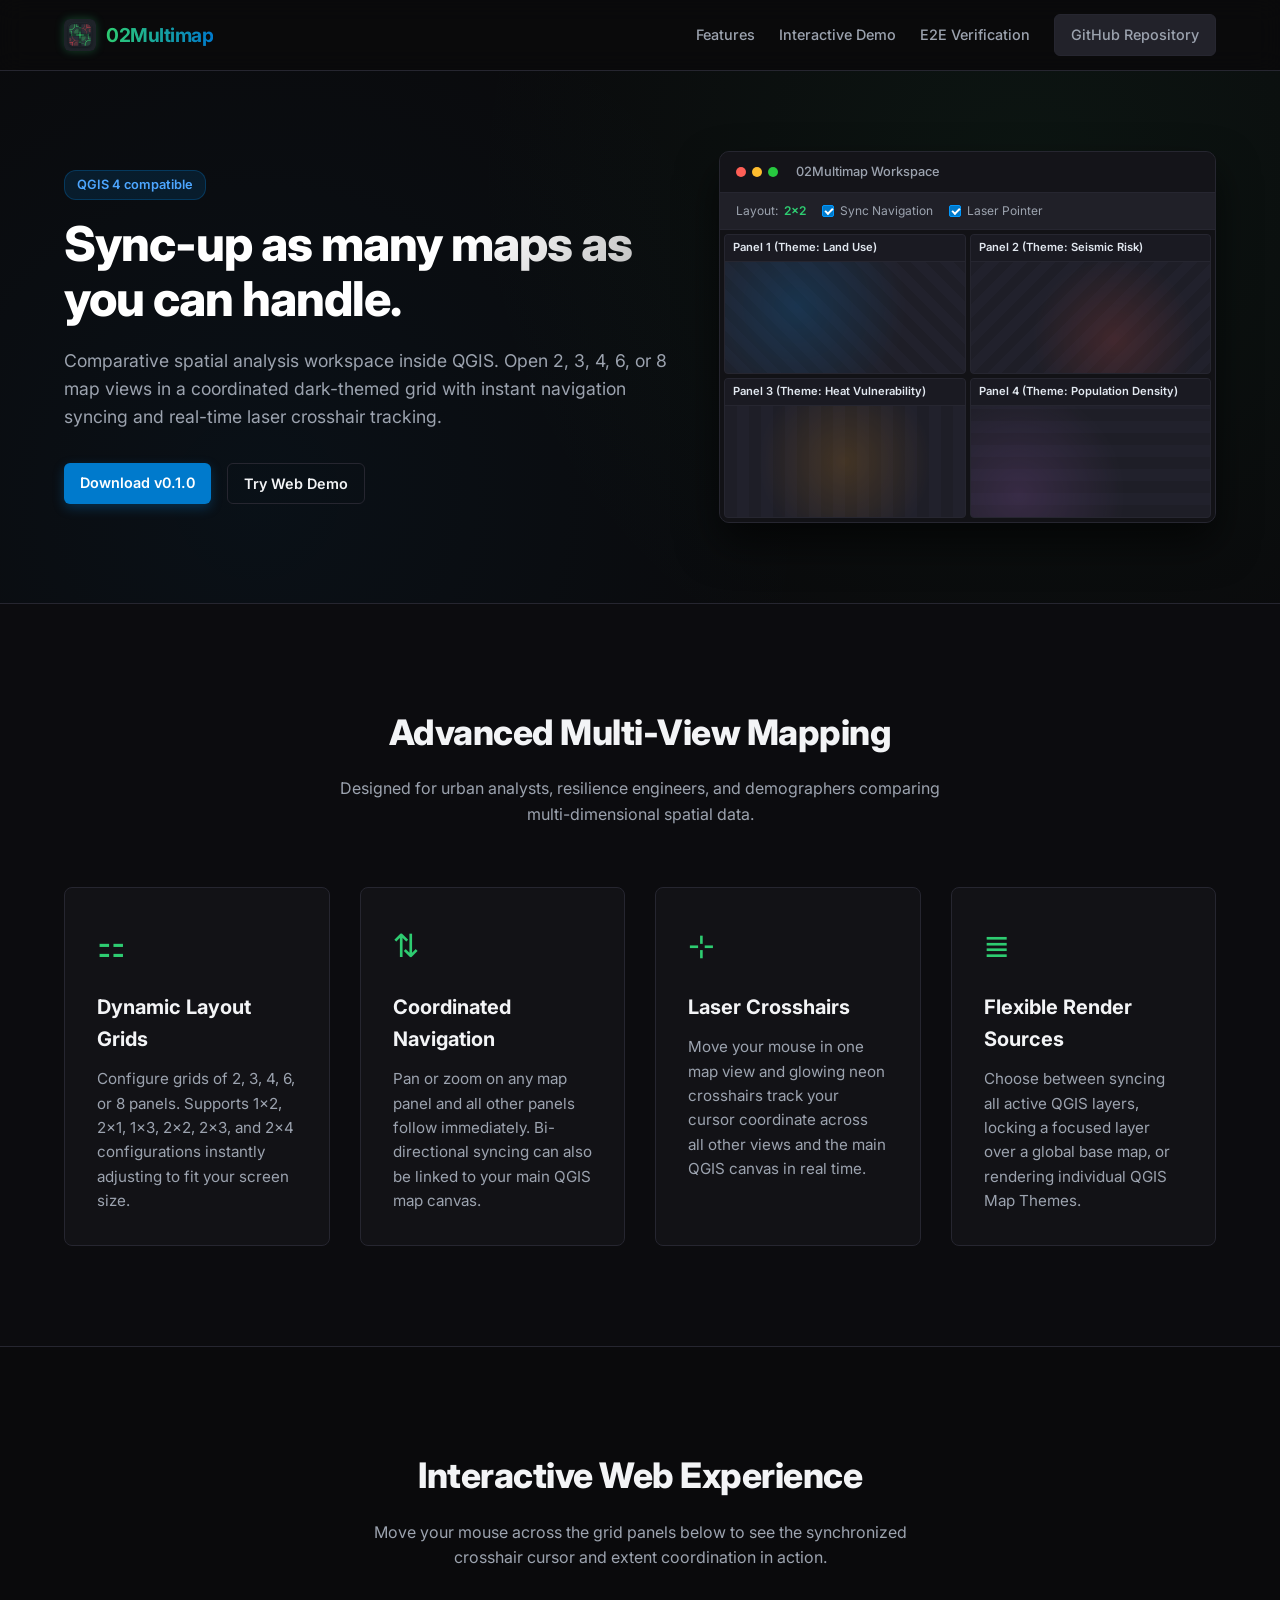
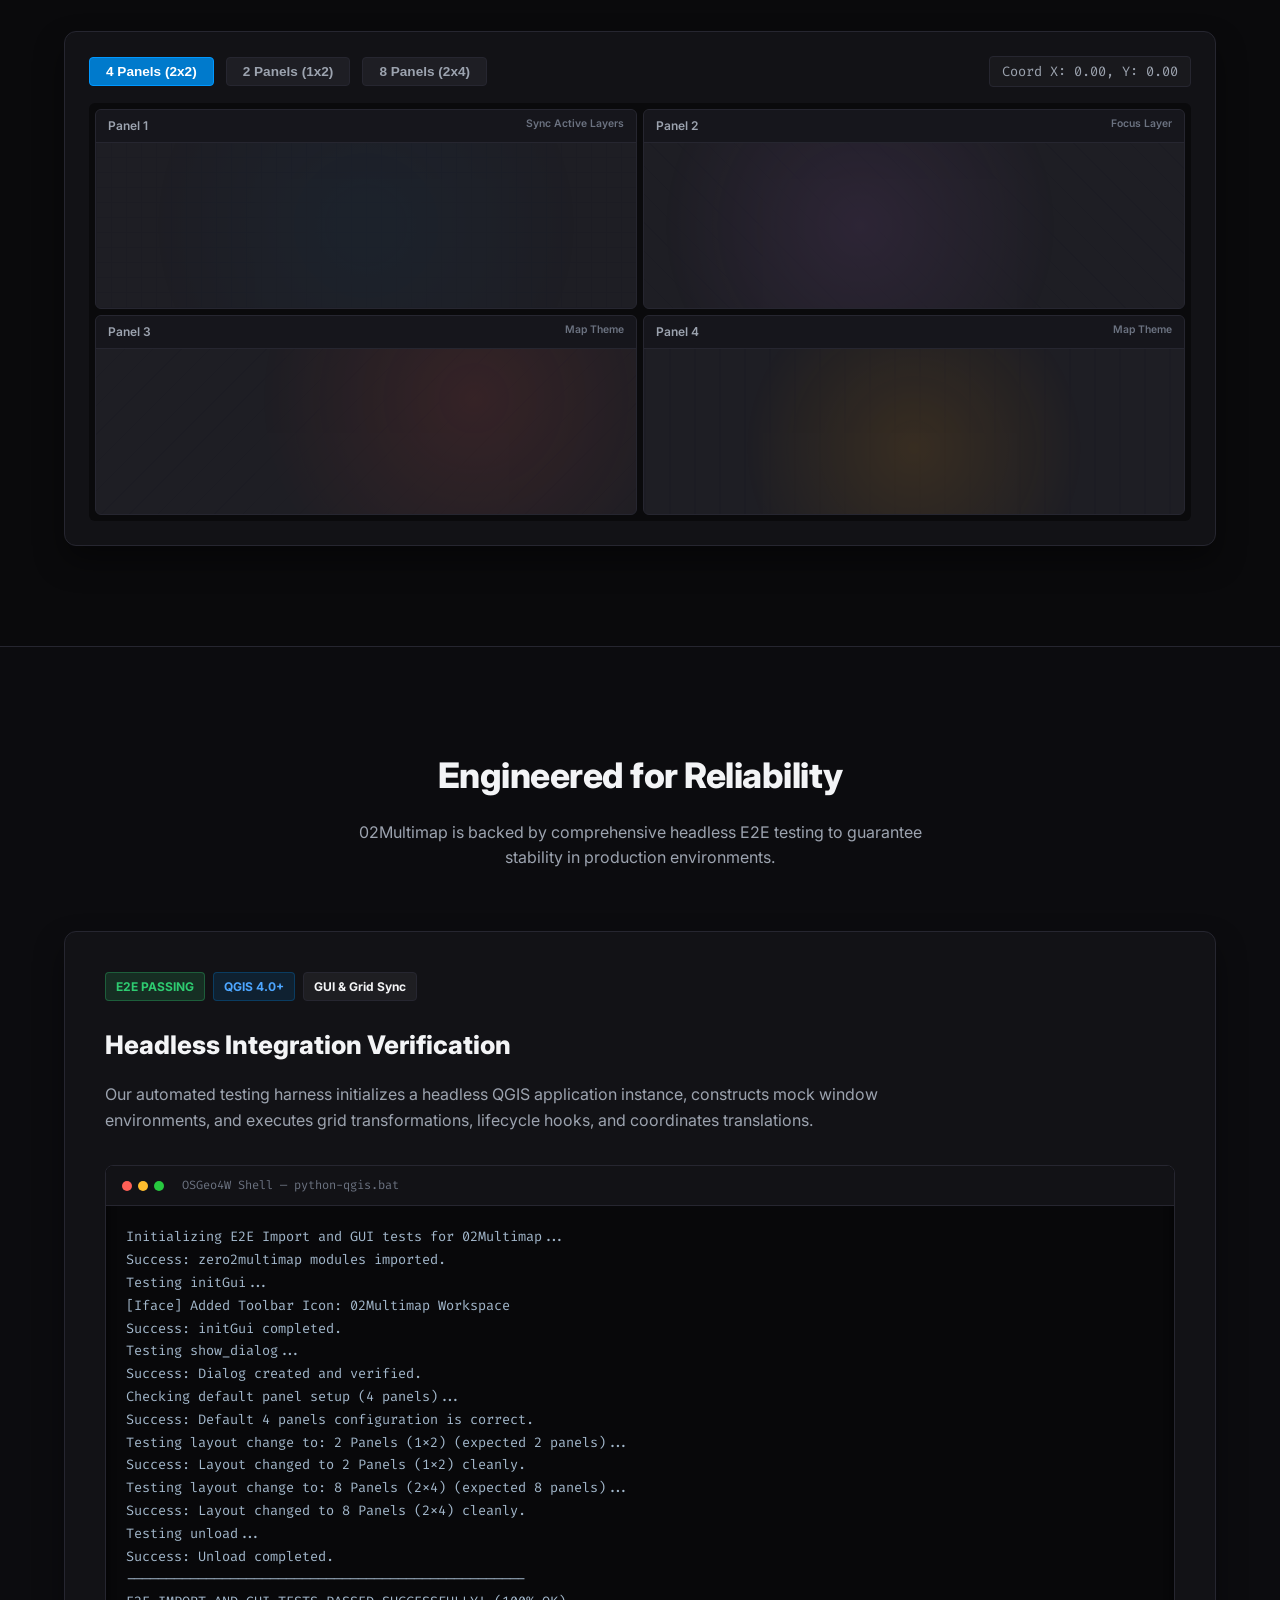
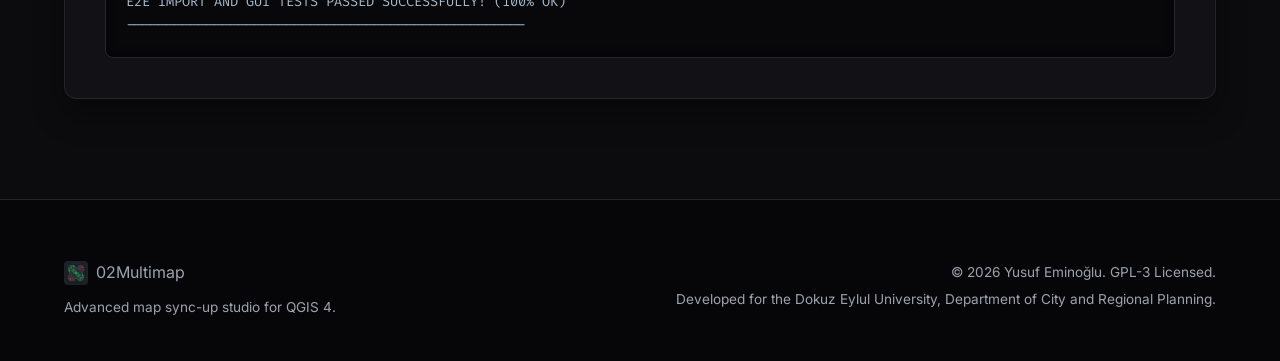
==== docs/index.html @ 050ce3ca "Release v0.2.0 Release v0.2.0: Choose for Me, offline HTML exporter, UI refinements" ====
<!DOCTYPE html>
<html lang="en">
<head>
    <meta charset="UTF-8">
    <meta name="viewport" content="width=device-width, initial-scale=1.0">
    <title>02Multimap: Sync-up Map Layers for QGIS</title>
    <link rel="stylesheet" href="style.css">
    <link href="https://fonts.googleapis.com/css2?family=Inter:wght@300;400;500;600;700;800&family=Fira+Code:wght@400;500&display=swap" rel="stylesheet">
</head>
<body>
    <header class="header">
        <div class="container navbar">
            <div class="logo">
                <img src="icon.png" alt="02Multimap Logo" class="logo-img">
                <span class="logo-text">02Multimap</span>
            </div>
            <nav class="nav">
                <a href="#features">Features</a>
                <a href="#demo">Interactive Demo</a>
                <a href="#e2e">E2E Verification</a>
                <a href="https://github.com/YusufEminoglu/zero2multimap" class="btn btn-secondary">GitHub Repository</a>
            </nav>
        </div>
    </header>

    <main>
        <!-- Hero Section -->
        <section class="hero">
            <div class="container hero-container">
                <div class="hero-content">
                    <div class="badge">QGIS 4 compatible</div>
                    <h1>Sync-up as many maps as you can handle.</h1>
                    <p class="hero-subtitle">Comparative spatial analysis workspace inside QGIS. Open 2, 3, 4, 6, or 8 map views in a coordinated dark-themed grid with instant navigation syncing and real-time laser crosshair tracking.</p>
                    <div class="hero-actions">
                        <a href="https://github.com/YusufEminoglu/zero2multimap/releases/latest" class="btn btn-primary">Download v0.1.0</a>
                        <a href="#demo" class="btn btn-outline">Try Web Demo</a>
                    </div>
                </div>
                <div class="hero-visual">
                    <div class="mock-qgis-window">
                        <div class="mock-titlebar">
                            <span class="dot red"></span>
                            <span class="dot yellow"></span>
                            <span class="dot green"></span>
                            <span class="title">02Multimap Workspace</span>
                        </div>
                        <div class="mock-toolbar">
                            <div class="mock-tool-item">Layout: <span class="highlight">2x2</span></div>
                            <div class="mock-tool-item"><span class="chk checked"></span> Sync Navigation</div>
                            <div class="mock-tool-item"><span class="chk checked"></span> Laser Pointer</div>
                        </div>
                        <div class="mock-grid">
                            <div class="mock-panel" id="panel1">
                                <div class="mock-panel-header">Panel 1 (Theme: Land Use)</div>
                                <div class="mock-canvas">
                                    <div class="mock-map map-a"></div>
                                    <div class="laser-pointer"></div>
                                </div>
                            </div>
                            <div class="mock-panel" id="panel2">
                                <div class="mock-panel-header">Panel 2 (Theme: Seismic Risk)</div>
                                <div class="mock-canvas">
                                    <div class="mock-map map-b"></div>
                                    <div class="laser-pointer"></div>
                                </div>
                            </div>
                            <div class="mock-panel" id="panel3">
                                <div class="mock-panel-header">Panel 3 (Theme: Heat Vulnerability)</div>
                                <div class="mock-canvas">
                                    <div class="mock-map map-c"></div>
                                    <div class="laser-pointer"></div>
                                </div>
                            </div>
                            <div class="mock-panel" id="panel4">
                                <div class="mock-panel-header">Panel 4 (Theme: Population Density)</div>
                                <div class="mock-canvas">
                                    <div class="mock-map map-d"></div>
                                    <div class="laser-pointer"></div>
                                </div>
                            </div>
                        </div>
                    </div>
                </div>
            </div>
        </section>

        <!-- Features Section -->
        <section id="features" class="features-section">
            <div class="container">
                <div class="section-header">
                    <h2>Advanced Multi-View Mapping</h2>
                    <p>Designed for urban analysts, resilience engineers, and demographers comparing multi-dimensional spatial data.</p>
                </div>
                <div class="features-grid">
                    <div class="feature-card">
                        <div class="feature-icon font-icon">⚏</div>
                        <h3>Dynamic Layout Grids</h3>
                        <p>Configure grids of 2, 3, 4, 6, or 8 panels. Supports 1x2, 2x1, 1x3, 2x2, 2x3, and 2x4 configurations instantly adjusting to fit your screen size.</p>
                    </div>
                    <div class="feature-card">
                        <div class="feature-icon font-icon">⇅</div>
                        <h3>Coordinated Navigation</h3>
                        <p>Pan or zoom on any map panel and all other panels follow immediately. Bi-directional syncing can also be linked to your main QGIS map canvas.</p>
                    </div>
                    <div class="feature-card">
                        <div class="feature-icon font-icon">⊹</div>
                        <h3>Laser Crosshairs</h3>
                        <p>Move your mouse in one map view and glowing neon crosshairs track your cursor coordinate across all other views and the main QGIS canvas in real time.</p>
                    </div>
                    <div class="feature-card">
                        <div class="feature-icon font-icon">≣</div>
                        <h3>Flexible Render Sources</h3>
                        <p>Choose between syncing all active QGIS layers, locking a focused layer over a global base map, or rendering individual QGIS Map Themes.</p>
                    </div>
                </div>
            </div>
        </section>

        <!-- Interactive Web Demo Section -->
        <section id="demo" class="demo-section">
            <div class="container">
                <div class="section-header">
                    <h2>Interactive Web Experience</h2>
                    <p>Move your mouse across the grid panels below to see the synchronized crosshair cursor and extent coordination in action.</p>
                </div>
                <div class="interactive-demo">
                    <div class="demo-controls">
                        <button class="btn-demo active" data-grid="2x2">4 Panels (2x2)</button>
                        <button class="btn-demo" data-grid="1x2">2 Panels (1x2)</button>
                        <button class="btn-demo" data-grid="2x4">8 Panels (2x4)</button>
                        <div class="spacer"></div>
                        <div class="demo-coord">Coord X: <span id="coord-x">0.00</span>, Y: <span id="coord-y">0.00</span></div>
                    </div>
                    <div class="demo-grid grid-2x2" id="interactive-grid">
                        <!-- Will be populated dynamically via JavaScript -->
                    </div>
                </div>
            </div>
        </section>

        <!-- E2E Verification Section -->
        <section id="e2e" class="e2e-section">
            <div class="container">
                <div class="section-header">
                    <h2>Engineered for Reliability</h2>
                    <p>02Multimap is backed by comprehensive headless E2E testing to guarantee stability in production environments.</p>
                </div>
                <div class="e2e-card">
                    <div class="e2e-badge-container">
                        <span class="e2e-badge pass">E2E PASSING</span>
                        <span class="e2e-badge version">QGIS 4.0+</span>
                        <span class="e2e-badge test">GUI & Grid Sync</span>
                    </div>
                    <h3>Headless Integration Verification</h3>
                    <p>Our automated testing harness initializes a headless QGIS application instance, constructs mock window environments, and executes grid transformations, lifecycle hooks, and coordinates translations.</p>
                    <div class="terminal-window">
                        <div class="terminal-header">
                            <span class="terminal-dot red"></span>
                            <span class="terminal-dot yellow"></span>
                            <span class="terminal-dot green"></span>
                            <span class="terminal-title">OSGeo4W Shell — python-qgis.bat</span>
                        </div>
                        <pre class="terminal-body"><code>Initializing E2E Import and GUI tests for 02Multimap...
Success: zero2multimap modules imported.
Testing initGui...
[Iface] Added Toolbar Icon: 02Multimap Workspace
Success: initGui completed.
Testing show_dialog...
Success: Dialog created and verified.
Checking default panel setup (4 panels)...
Success: Default 4 panels configuration is correct.
Testing layout change to: 2 Panels (1x2) (expected 2 panels)...
Success: Layout changed to 2 Panels (1x2) cleanly.
Testing layout change to: 8 Panels (2x4) (expected 8 panels)...
Success: Layout changed to 8 Panels (2x4) cleanly.
Testing unload...
Success: Unload completed.
--------------------------------------------------
E2E IMPORT AND GUI TESTS PASSED SUCCESSFULLY! (100% OK)
--------------------------------------------------</code></pre>
                    </div>
                </div>
            </div>
        </section>
    </main>

    <footer class="footer">
        <div class="container footer-container">
            <div class="footer-left">
                <div class="logo">
                    <img src="icon.png" alt="02Multimap Logo" class="logo-img-small">
                    <span>02Multimap</span>
                </div>
                <p>Advanced map sync-up studio for QGIS 4.</p>
            </div>
            <div class="footer-right">
                <p>&copy; 2026 Yusuf Eminoğlu. GPL-3 Licensed.</p>
                <p>Developed for the Dokuz Eylul University, Department of City and Regional Planning.</p>
            </div>
        </div>
    </footer>

    <script src="app.js"></script>
</body>
</html>
---- docs/style.css ----
/* 02Multimap Landing Page Styles */

:root {
    --bg-main: #0a0a0c;
    --bg-card: #121216;
    --bg-header: #1b1b22;
    --border-color: #262630;
    --text-primary: #f3f4f6;
    --text-secondary: #9ca3af;
    --text-muted: #6b7280;
    
    --color-primary: #007acc;
    --color-primary-hover: #0098ff;
    --color-laser-green: #2ecc71;
    --color-laser-red: #e74c3c;
    
    --transition-fast: 0.2s ease;
    --transition-normal: 0.3s ease;
}

* {
    box-sizing: border-box;
    margin: 0;
    padding: 0;
}

html {
    scroll-behavior: smooth;
}

body {
    background-color: var(--bg-main);
    color: var(--text-primary);
    font-family: 'Inter', system-ui, -apple-system, BlinkMacSystemFont, "Segoe UI", Roboto, sans-serif;
    line-height: 1.6;
    overflow-x: hidden;
}

.container {
    max-width: 1200px;
    margin: 0 auto;
    padding: 0 24px;
}

/* Header & Navbar */
.header {
    background-color: rgba(10, 10, 12, 0.8);
    backdrop-filter: blur(12px);
    border-bottom: 1px solid var(--border-color);
    position: sticky;
    top: 0;
    z-index: 1000;
}

.navbar {
    display: flex;
    justify-content: space-between;
    align-items: center;
    height: 70px;
}

.logo {
    display: flex;
    align-items: center;
    gap: 10px;
}

.logo-img {
    width: 32px;
    height: 32px;
    border-radius: 6px;
    box-shadow: 0 0 10px rgba(46, 204, 113, 0.3);
}

.logo-img-small {
    width: 24px;
    height: 24px;
    border-radius: 4px;
}

.logo-text {
    font-weight: 700;
    font-size: 1.2rem;
    letter-spacing: -0.5px;
    background: linear-gradient(90deg, #2ecc71, #007acc);
    -webkit-background-clip: text;
    -webkit-text-fill-color: transparent;
}

.nav {
    display: flex;
    align-items: center;
    gap: 24px;
}

.nav a {
    color: var(--text-secondary);
    text-decoration: none;
    font-size: 0.9rem;
    font-weight: 500;
    transition: var(--transition-fast);
}

.nav a:hover {
    color: var(--text-primary);
}

/* Buttons */
.btn {
    display: inline-block;
    padding: 8px 16px;
    border-radius: 6px;
    font-size: 0.9rem;
    font-weight: 600;
    text-decoration: none;
    transition: var(--transition-fast);
    cursor: pointer;
    border: none;
}

.btn-primary {
    background-color: var(--color-primary);
    color: white;
    box-shadow: 0 4px 12px rgba(0, 122, 204, 0.3);
}

.btn-primary:hover {
    background-color: var(--color-primary-hover);
    box-shadow: 0 4px 16px rgba(0, 122, 204, 0.5);
    transform: translateY(-1px);
}

.btn-secondary {
    background-color: #22222a;
    color: var(--text-primary);
    border: 1px solid var(--border-color);
}

.btn-secondary:hover {
    background-color: #2d2d38;
}

.btn-outline {
    background-color: transparent;
    color: var(--text-primary);
    border: 1px solid var(--border-color);
}

.btn-outline:hover {
    background-color: rgba(255, 255, 255, 0.05);
    border-color: var(--text-secondary);
}

/* Hero Section */
.hero {
    padding: 80px 0;
    background: radial-gradient(circle at 80% 20%, rgba(46, 204, 113, 0.06), transparent 50%),
                radial-gradient(circle at 20% 80%, rgba(0, 122, 204, 0.06), transparent 50%);
}

.hero-container {
    display: grid;
    grid-template-columns: 1.1fr 0.9fr;
    gap: 48px;
    align-items: center;
}

.hero-content h1 {
    font-size: 3rem;
    font-weight: 800;
    line-height: 1.15;
    letter-spacing: -1px;
    margin-bottom: 20px;
    background: linear-gradient(135deg, #ffffff 60%, #a3a3a3);
    -webkit-background-clip: text;
    -webkit-text-fill-color: transparent;
}

.hero-subtitle {
    font-size: 1.1rem;
    color: var(--text-secondary);
    margin-bottom: 32px;
}

.badge {
    display: inline-block;
    background-color: rgba(0, 122, 204, 0.15);
    color: #4da6ff;
    padding: 4px 12px;
    border-radius: 12px;
    font-size: 0.8rem;
    font-weight: 600;
    margin-bottom: 16px;
    border: 1px solid rgba(0, 122, 204, 0.3);
}

.hero-actions {
    display: flex;
    gap: 16px;
}

/* Mock QGIS Window */
.mock-qgis-window {
    background-color: #1a1a20;
    border: 1px solid var(--border-color);
    border-radius: 10px;
    box-shadow: 0 20px 40px rgba(0, 0, 0, 0.6);
    overflow: hidden;
    display: flex;
    flex-direction: column;
}

.mock-titlebar {
    background-color: #141419;
    padding: 10px 16px;
    display: flex;
    align-items: center;
    border-bottom: 1px solid var(--border-color);
}

.mock-titlebar .dot {
    width: 10px;
    height: 10px;
    border-radius: 50%;
    margin-right: 6px;
    display: inline-block;
}

.mock-titlebar .red { background-color: #ff5f56; }
.mock-titlebar .yellow { background-color: #ffbd2e; }
.mock-titlebar .green { background-color: #27c93f; }

.mock-titlebar .title {
    margin-left: 12px;
    font-size: 0.8rem;
    font-weight: 500;
    color: var(--text-secondary);
}

.mock-toolbar {
    background-color: #202028;
    padding: 8px 16px;
    border-bottom: 1px solid var(--border-color);
    display: flex;
    gap: 16px;
    font-size: 0.75rem;
    color: var(--text-secondary);
}

.mock-tool-item {
    display: flex;
    align-items: center;
    gap: 6px;
}

.highlight {
    color: var(--color-laser-green);
    font-weight: 600;
}

.chk {
    display: inline-block;
    width: 12px;
    height: 12px;
    border: 1px solid var(--text-muted);
    border-radius: 2px;
    position: relative;
}

.chk.checked {
    background-color: var(--color-primary);
    border-color: var(--color-primary-hover);
}

.chk.checked::after {
    content: '';
    position: absolute;
    width: 6px;
    height: 3px;
    border-left: 2px solid white;
    border-bottom: 2px solid white;
    transform: rotate(-45deg);
    top: 2px;
    left: 2px;
}

.mock-grid {
    display: grid;
    grid-template-columns: 1fr 1fr;
    grid-template-rows: 140px 140px;
    gap: 4px;
    background-color: #121216;
    padding: 4px;
}

.mock-panel {
    background-color: #252530;
    border: 1px solid var(--border-color);
    border-radius: 4px;
    overflow: hidden;
    display: flex;
    flex-direction: column;
    position: relative;
}

.mock-panel-header {
    background-color: #1a1a22;
    padding: 4px 8px;
    font-size: 0.7rem;
    font-weight: 600;
    color: #e2e8f0;
    border-bottom: 1px solid var(--border-color);
}

.mock-canvas {
    flex: 1;
    position: relative;
    overflow: hidden;
    cursor: crosshair;
}

.mock-map {
    width: 100%;
    height: 100%;
    background-size: cover;
    opacity: 0.55;
    transition: opacity var(--transition-fast);
}

.mock-panel:hover .mock-map {
    opacity: 0.8;
}

/* SVG grid map illustrations */
.map-a {
    background: radial-gradient(circle at 30% 40%, rgba(0, 122, 204, 0.4), transparent 60%),
                repeating-linear-gradient(45deg, #1b1b22, #1b1b22 10px, #20202b 10px, #20202b 20px);
}
.map-b {
    background: radial-gradient(circle at 60% 70%, rgba(231, 76, 60, 0.3), transparent 50%),
                repeating-linear-gradient(135deg, #1b1b22, #1b1b22 10px, #20202b 10px, #20202b 20px);
}
.map-c {
    background: radial-gradient(circle at 50% 50%, rgba(243, 156, 18, 0.3), transparent 65%),
                repeating-linear-gradient(90deg, #1b1b22, #1b1b22 12px, #20202b 12px, #20202b 24px);
}
.map-d {
    background: radial-gradient(circle at 20% 80%, rgba(155, 89, 182, 0.35), transparent 50%),
                repeating-linear-gradient(0deg, #1b1b22, #1b1b22 12px, #20202b 12px, #20202b 24px);
}

.laser-pointer {
    position: absolute;
    width: 12px;
    height: 12px;
    border-radius: 50%;
    transform: translate(-50%, -50%);
    top: 50%;
    left: 50%;
    pointer-events: none;
    display: none;
}

.laser-pointer::before, .laser-pointer::after {
    content: '';
    position: absolute;
    background-color: var(--color-laser-green);
    box-shadow: 0 0 6px var(--color-laser-green);
}

.laser-pointer::before {
    width: 16px;
    height: 2px;
    left: -2px;
    top: 5px;
}

.laser-pointer::after {
    width: 2px;
    height: 16px;
    left: 5px;
    top: -2px;
}

/* Features Section */
.features-section {
    padding: 100px 0;
    border-top: 1px solid var(--border-color);
    background-color: #0c0c0f;
}

.section-header {
    text-align: center;
    max-width: 600px;
    margin: 0 auto 60px auto;
}

.section-header h2 {
    font-size: 2.2rem;
    font-weight: 800;
    letter-spacing: -0.5px;
    margin-bottom: 16px;
}

.section-header p {
    color: var(--text-secondary);
}

.features-grid {
    display: grid;
    grid-template-columns: repeat(auto-fit, minmax(250px, 1fr));
    gap: 30px;
}

.feature-card {
    background-color: var(--bg-card);
    border: 1px solid var(--border-color);
    border-radius: 8px;
    padding: 32px;
    transition: all var(--transition-normal);
}

.feature-card:hover {
    border-color: rgba(0, 122, 204, 0.4);
    transform: translateY(-4px);
    box-shadow: 0 10px 20px rgba(0, 0, 0, 0.3);
}

.feature-icon {
    font-size: 2rem;
    color: var(--color-laser-green);
    margin-bottom: 20px;
}

.feature-card h3 {
    font-size: 1.25rem;
    font-weight: 700;
    margin-bottom: 12px;
}

.feature-card p {
    color: var(--text-secondary);
    font-size: 0.95rem;
}

/* Demo Section */
.demo-section {
    padding: 100px 0;
    border-top: 1px solid var(--border-color);
    background-color: var(--bg-main);
}

.interactive-demo {
    background-color: var(--bg-card);
    border: 1px solid var(--border-color);
    border-radius: 12px;
    padding: 24px;
    box-shadow: 0 15px 30px rgba(0, 0, 0, 0.4);
    display: flex;
    flex-direction: column;
    gap: 16px;
}

.demo-controls {
    display: flex;
    align-items: center;
    gap: 12px;
    flex-wrap: wrap;
}

.btn-demo {
    background-color: #1e1e24;
    color: var(--text-secondary);
    border: 1px solid var(--border-color);
    padding: 6px 16px;
    border-radius: 4px;
    font-size: 0.85rem;
    font-weight: 600;
    cursor: pointer;
    transition: var(--transition-fast);
}

.btn-demo:hover {
    color: var(--text-primary);
    background-color: #272730;
}

.btn-demo.active {
    background-color: var(--color-primary);
    color: white;
    border-color: var(--color-primary-hover);
}

.spacer {
    flex: 1;
}

.demo-coord {
    font-family: 'Fira Code', monospace;
    font-size: 0.85rem;
    color: var(--text-secondary);
    background-color: rgba(255, 255, 255, 0.03);
    padding: 4px 12px;
    border-radius: 4px;
    border: 1px solid var(--border-color);
}

.demo-grid {
    display: grid;
    gap: 6px;
    background-color: #0a0a0c;
    padding: 6px;
    border-radius: 6px;
    min-height: 400px;
    position: relative;
}

.grid-2x2 {
    grid-template-columns: 1fr 1fr;
    grid-template-rows: 200px 200px;
}

.grid-1x2 {
    grid-template-columns: 1fr 1fr;
    grid-template-rows: 400px;
}

.grid-2x4 {
    grid-template-columns: repeat(4, 1fr);
    grid-template-rows: 200px 200px;
}

.demo-panel {
    background-color: #1e1e24;
    border: 1px solid var(--border-color);
    border-radius: 6px;
    overflow: hidden;
    display: flex;
    flex-direction: column;
    position: relative;
    transition: border-color var(--transition-fast);
}

.demo-panel.active-panel {
    border-color: var(--color-laser-green);
}

.demo-panel-header {
    background-color: #16161c;
    padding: 6px 12px;
    font-size: 0.75rem;
    font-weight: 600;
    color: var(--text-secondary);
    border-bottom: 1px solid var(--border-color);
    display: flex;
    justify-content: space-between;
}

.demo-canvas {
    flex: 1;
    position: relative;
    overflow: hidden;
    cursor: crosshair;
}

.demo-map {
    width: 100%;
    height: 100%;
    background-size: cover;
    opacity: 0.3;
    transition: opacity var(--transition-fast);
}

.demo-panel:hover .demo-map {
    opacity: 0.55;
}

/* E2E Section */
.e2e-section {
    padding: 100px 0;
    border-top: 1px solid var(--border-color);
    background-color: #0c0c0f;
}

.e2e-card {
    background-color: var(--bg-card);
    border: 1px solid var(--border-color);
    border-radius: 12px;
    padding: 40px;
    box-shadow: 0 15px 30px rgba(0, 0, 0, 0.4);
}

.e2e-badge-container {
    display: flex;
    gap: 8px;
    margin-bottom: 24px;
    flex-wrap: wrap;
}

.e2e-badge {
    padding: 4px 10px;
    border-radius: 4px;
    font-size: 0.75rem;
    font-weight: 700;
}

.e2e-badge.pass {
    background-color: rgba(46, 204, 113, 0.15);
    color: var(--color-laser-green);
    border: 1px solid rgba(46, 204, 113, 0.3);
}

.e2e-badge.version {
    background-color: rgba(0, 122, 204, 0.15);
    color: #4da6ff;
    border: 1px solid rgba(0, 122, 204, 0.3);
}

.e2e-badge.test {
    background-color: rgba(255, 255, 255, 0.05);
    color: var(--text-primary);
    border: 1px solid var(--border-color);
}

.e2e-card h3 {
    font-size: 1.6rem;
    font-weight: 800;
    margin-bottom: 16px;
}

.e2e-card p {
    color: var(--text-secondary);
    margin-bottom: 32px;
    max-width: 800px;
}

/* Terminal Window */
.terminal-window {
    background-color: #08080a;
    border: 1px solid var(--border-color);
    border-radius: 8px;
    overflow: hidden;
    box-shadow: inset 0 0 10px rgba(0, 0, 0, 0.8);
}

.terminal-header {
    background-color: #121216;
    padding: 10px 16px;
    display: flex;
    align-items: center;
    border-bottom: 1px solid var(--border-color);
}

.terminal-dot {
    width: 10px;
    height: 10px;
    border-radius: 50%;
    margin-right: 6px;
}

.terminal-dot.red { background-color: #ff5f56; }
.terminal-dot.yellow { background-color: #ffbd2e; }
.terminal-dot.green { background-color: #27c93f; }

.terminal-title {
    margin-left: 12px;
    font-size: 0.75rem;
    font-family: 'Fira Code', monospace;
    color: var(--text-muted);
}

.terminal-body {
    padding: 20px;
    margin: 0;
    overflow-x: auto;
}

.terminal-body code {
    font-family: 'Fira Code', monospace;
    font-size: 0.85rem;
    color: #a3b8cc;
    white-space: pre;
}

/* Footer */
.footer {
    background-color: #060608;
    border-top: 1px solid var(--border-color);
    padding: 60px 0;
    color: var(--text-secondary);
    font-size: 0.85rem;
}

.footer-container {
    display: flex;
    justify-content: space-between;
    align-items: center;
    flex-wrap: wrap;
    gap: 30px;
}

.footer-left {
    display: flex;
    flex-direction: column;
    gap: 12px;
}

.footer-left .logo {
    gap: 8px;
    font-size: 1rem;
}

.footer-right {
    text-align: right;
}

.footer-right p {
    margin-bottom: 6px;
}

@media (max-width: 768px) {
    .hero-container {
        grid-template-columns: 1fr;
        gap: 32px;
    }
    .hero-content h1 {
        font-size: 2.2rem;
    }
    .navbar {
        height: auto;
        padding: 16px 0;
        flex-direction: column;
        gap: 16px;
    }
    .footer-container {
        flex-direction: column;
        align-items: center;
        text-align: center;
    }
    .footer-right {
        text-align: center;
    }
    .demo-grid {
        min-height: 300px;
    }
    .grid-2x2 {
        grid-template-rows: 150px 150px;
    }
    .grid-1x2 {
        grid-template-rows: 300px;
    }
    .grid-2x4 {
        grid-template-rows: 150px 150px;
    }
}
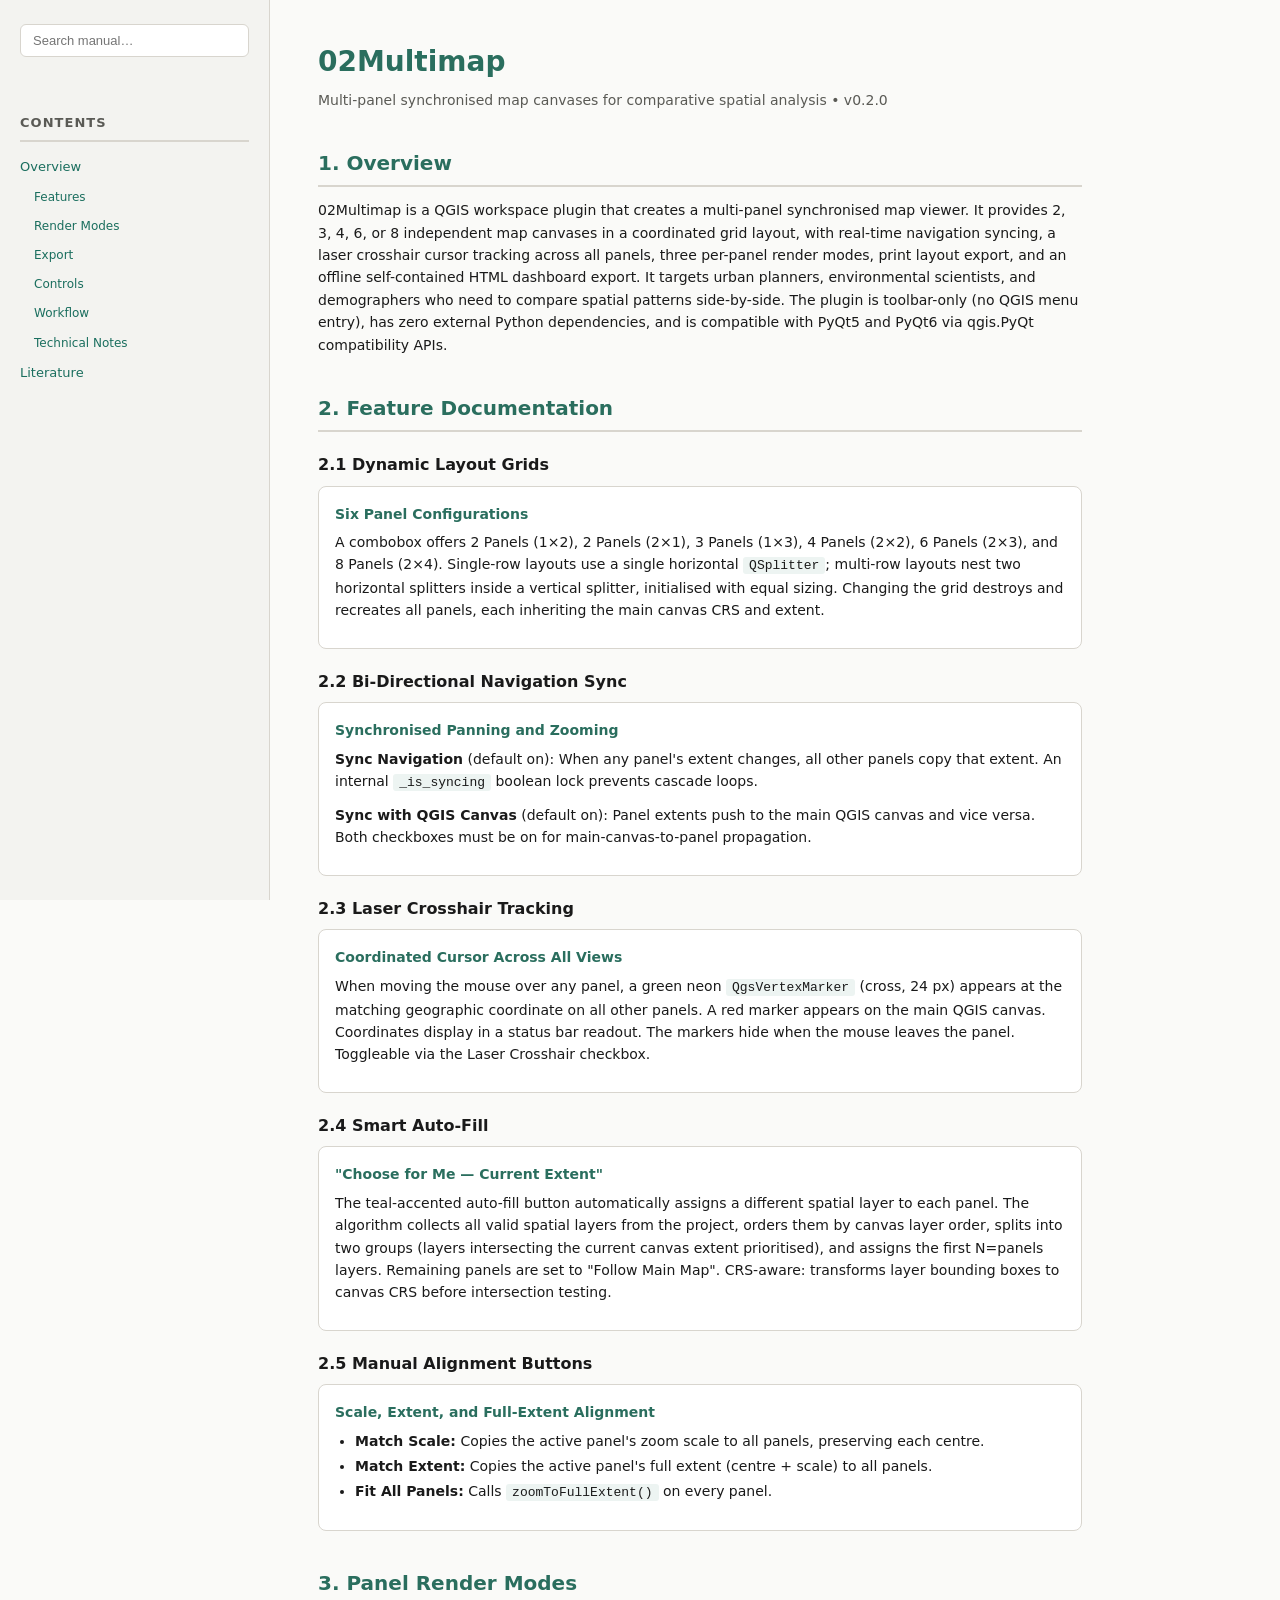
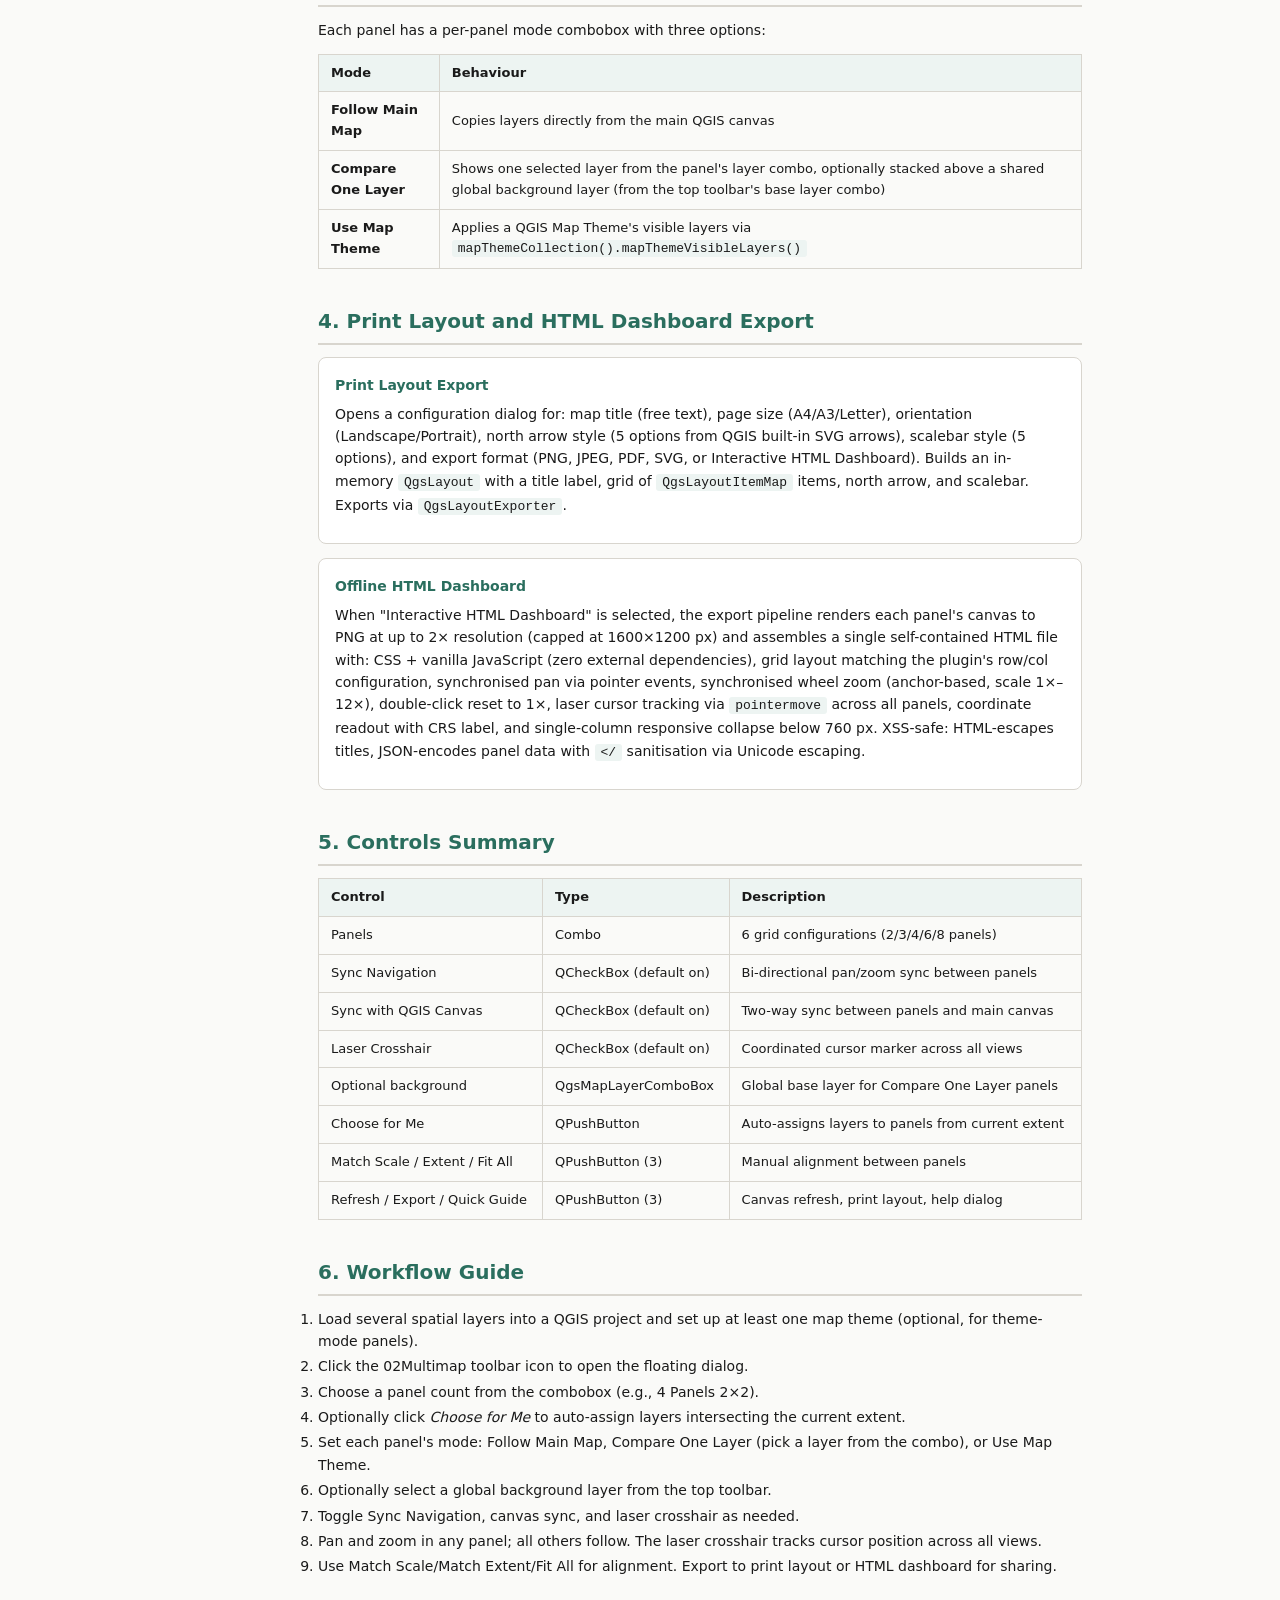
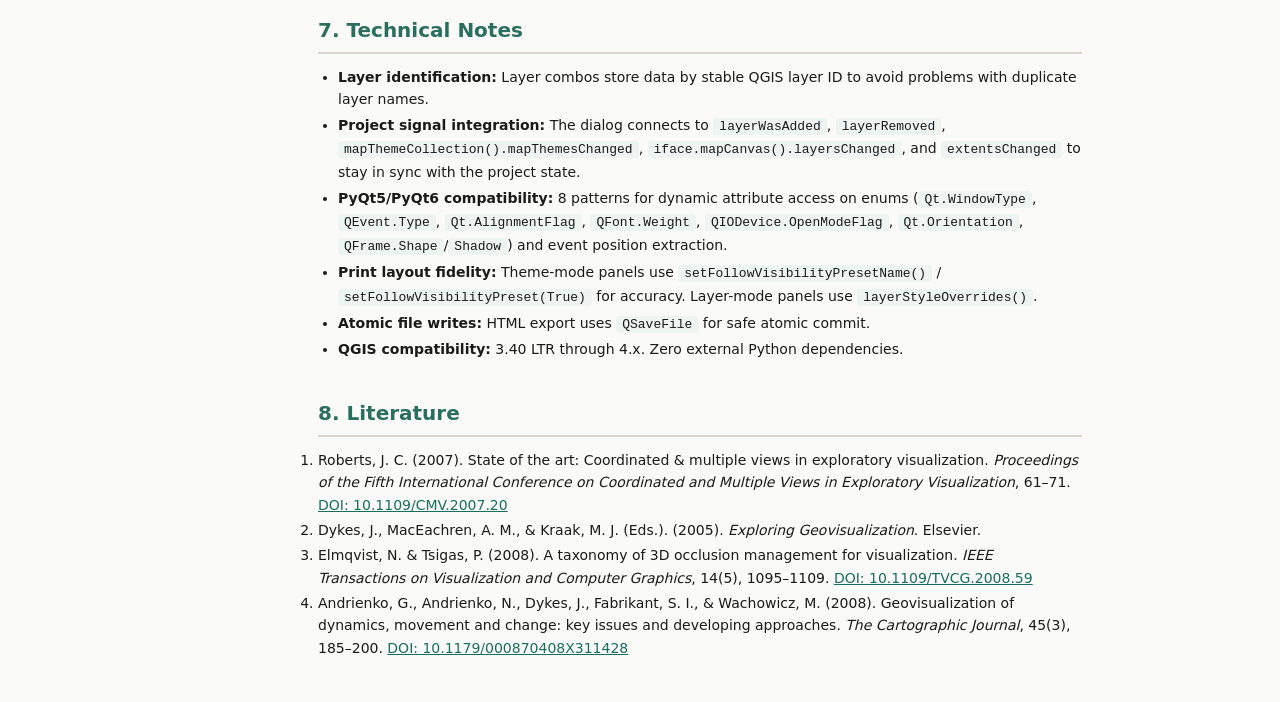
==== commit 9741d520: "Add docs/index.html redirect for GitHub Pages" ====
--- a/docs/index.html
+++ b/docs/index.html
@@ -1,205 +1 @@
-<!DOCTYPE html>
-<html lang="en">
-<head>
-    <meta charset="UTF-8">
-    <meta name="viewport" content="width=device-width, initial-scale=1.0">
-    <title>02Multimap: Sync-up Map Layers for QGIS</title>
-    <link rel="stylesheet" href="style.css">
-    <link href="https://fonts.googleapis.com/css2?family=Inter:wght@300;400;500;600;700;800&family=Fira+Code:wght@400;500&display=swap" rel="stylesheet">
-</head>
-<body>
-    <header class="header">
-        <div class="container navbar">
-            <div class="logo">
-                <img src="icon.png" alt="02Multimap Logo" class="logo-img">
-                <span class="logo-text">02Multimap</span>
-            </div>
-            <nav class="nav">
-                <a href="#features">Features</a>
-                <a href="#demo">Interactive Demo</a>
-                <a href="#e2e">E2E Verification</a>
-                <a href="https://github.com/YusufEminoglu/zero2multimap" class="btn btn-secondary">GitHub Repository</a>
-            </nav>
-        </div>
-    </header>
-
-    <main>
-        <!-- Hero Section -->
-        <section class="hero">
-            <div class="container hero-container">
-                <div class="hero-content">
-                    <div class="badge">QGIS 4 compatible</div>
-                    <h1>Sync-up as many maps as you can handle.</h1>
-                    <p class="hero-subtitle">Comparative spatial analysis workspace inside QGIS. Open 2, 3, 4, 6, or 8 map views in a coordinated dark-themed grid with instant navigation syncing and real-time laser crosshair tracking.</p>
-                    <div class="hero-actions">
-                        <a href="https://github.com/YusufEminoglu/zero2multimap/releases/latest" class="btn btn-primary">Download v0.1.0</a>
-                        <a href="#demo" class="btn btn-outline">Try Web Demo</a>
-                    </div>
-                </div>
-                <div class="hero-visual">
-                    <div class="mock-qgis-window">
-                        <div class="mock-titlebar">
-                            <span class="dot red"></span>
-                            <span class="dot yellow"></span>
-                            <span class="dot green"></span>
-                            <span class="title">02Multimap Workspace</span>
-                        </div>
-                        <div class="mock-toolbar">
-                            <div class="mock-tool-item">Layout: <span class="highlight">2x2</span></div>
-                            <div class="mock-tool-item"><span class="chk checked"></span> Sync Navigation</div>
-                            <div class="mock-tool-item"><span class="chk checked"></span> Laser Pointer</div>
-                        </div>
-                        <div class="mock-grid">
-                            <div class="mock-panel" id="panel1">
-                                <div class="mock-panel-header">Panel 1 (Theme: Land Use)</div>
-                                <div class="mock-canvas">
-                                    <div class="mock-map map-a"></div>
-                                    <div class="laser-pointer"></div>
-                                </div>
-                            </div>
-                            <div class="mock-panel" id="panel2">
-                                <div class="mock-panel-header">Panel 2 (Theme: Seismic Risk)</div>
-                                <div class="mock-canvas">
-                                    <div class="mock-map map-b"></div>
-                                    <div class="laser-pointer"></div>
-                                </div>
-                            </div>
-                            <div class="mock-panel" id="panel3">
-                                <div class="mock-panel-header">Panel 3 (Theme: Heat Vulnerability)</div>
-                                <div class="mock-canvas">
-                                    <div class="mock-map map-c"></div>
-                                    <div class="laser-pointer"></div>
-                                </div>
-                            </div>
-                            <div class="mock-panel" id="panel4">
-                                <div class="mock-panel-header">Panel 4 (Theme: Population Density)</div>
-                                <div class="mock-canvas">
-                                    <div class="mock-map map-d"></div>
-                                    <div class="laser-pointer"></div>
-                                </div>
-                            </div>
-                        </div>
-                    </div>
-                </div>
-            </div>
-        </section>
-
-        <!-- Features Section -->
-        <section id="features" class="features-section">
-            <div class="container">
-                <div class="section-header">
-                    <h2>Advanced Multi-View Mapping</h2>
-                    <p>Designed for urban analysts, resilience engineers, and demographers comparing multi-dimensional spatial data.</p>
-                </div>
-                <div class="features-grid">
-                    <div class="feature-card">
-                        <div class="feature-icon font-icon">⚏</div>
-                        <h3>Dynamic Layout Grids</h3>
-                        <p>Configure grids of 2, 3, 4, 6, or 8 panels. Supports 1x2, 2x1, 1x3, 2x2, 2x3, and 2x4 configurations instantly adjusting to fit your screen size.</p>
-                    </div>
-                    <div class="feature-card">
-                        <div class="feature-icon font-icon">⇅</div>
-                        <h3>Coordinated Navigation</h3>
-                        <p>Pan or zoom on any map panel and all other panels follow immediately. Bi-directional syncing can also be linked to your main QGIS map canvas.</p>
-                    </div>
-                    <div class="feature-card">
-                        <div class="feature-icon font-icon">⊹</div>
-                        <h3>Laser Crosshairs</h3>
-                        <p>Move your mouse in one map view and glowing neon crosshairs track your cursor coordinate across all other views and the main QGIS canvas in real time.</p>
-                    </div>
-                    <div class="feature-card">
-                        <div class="feature-icon font-icon">≣</div>
-                        <h3>Flexible Render Sources</h3>
-                        <p>Choose between syncing all active QGIS layers, locking a focused layer over a global base map, or rendering individual QGIS Map Themes.</p>
-                    </div>
-                </div>
-            </div>
-        </section>
-
-        <!-- Interactive Web Demo Section -->
-        <section id="demo" class="demo-section">
-            <div class="container">
-                <div class="section-header">
-                    <h2>Interactive Web Experience</h2>
-                    <p>Move your mouse across the grid panels below to see the synchronized crosshair cursor and extent coordination in action.</p>
-                </div>
-                <div class="interactive-demo">
-                    <div class="demo-controls">
-                        <button class="btn-demo active" data-grid="2x2">4 Panels (2x2)</button>
-                        <button class="btn-demo" data-grid="1x2">2 Panels (1x2)</button>
-                        <button class="btn-demo" data-grid="2x4">8 Panels (2x4)</button>
-                        <div class="spacer"></div>
-                        <div class="demo-coord">Coord X: <span id="coord-x">0.00</span>, Y: <span id="coord-y">0.00</span></div>
-                    </div>
-                    <div class="demo-grid grid-2x2" id="interactive-grid">
-                        <!-- Will be populated dynamically via JavaScript -->
-                    </div>
-                </div>
-            </div>
-        </section>
-
-        <!-- E2E Verification Section -->
-        <section id="e2e" class="e2e-section">
-            <div class="container">
-                <div class="section-header">
-                    <h2>Engineered for Reliability</h2>
-                    <p>02Multimap is backed by comprehensive headless E2E testing to guarantee stability in production environments.</p>
-                </div>
-                <div class="e2e-card">
-                    <div class="e2e-badge-container">
-                        <span class="e2e-badge pass">E2E PASSING</span>
-                        <span class="e2e-badge version">QGIS 4.0+</span>
-                        <span class="e2e-badge test">GUI & Grid Sync</span>
-                    </div>
-                    <h3>Headless Integration Verification</h3>
-                    <p>Our automated testing harness initializes a headless QGIS application instance, constructs mock window environments, and executes grid transformations, lifecycle hooks, and coordinates translations.</p>
-                    <div class="terminal-window">
-                        <div class="terminal-header">
-                            <span class="terminal-dot red"></span>
-                            <span class="terminal-dot yellow"></span>
-                            <span class="terminal-dot green"></span>
-                            <span class="terminal-title">OSGeo4W Shell — python-qgis.bat</span>
-                        </div>
-                        <pre class="terminal-body"><code>Initializing E2E Import and GUI tests for 02Multimap...
-Success: zero2multimap modules imported.
-Testing initGui...
-[Iface] Added Toolbar Icon: 02Multimap Workspace
-Success: initGui completed.
-Testing show_dialog...
-Success: Dialog created and verified.
-Checking default panel setup (4 panels)...
-Success: Default 4 panels configuration is correct.
-Testing layout change to: 2 Panels (1x2) (expected 2 panels)...
-Success: Layout changed to 2 Panels (1x2) cleanly.
-Testing layout change to: 8 Panels (2x4) (expected 8 panels)...
-Success: Layout changed to 8 Panels (2x4) cleanly.
-Testing unload...
-Success: Unload completed.
---------------------------------------------------
-E2E IMPORT AND GUI TESTS PASSED SUCCESSFULLY! (100% OK)
---------------------------------------------------</code></pre>
-                    </div>
-                </div>
-            </div>
-        </section>
-    </main>
-
-    <footer class="footer">
-        <div class="container footer-container">
-            <div class="footer-left">
-                <div class="logo">
-                    <img src="icon.png" alt="02Multimap Logo" class="logo-img-small">
-                    <span>02Multimap</span>
-                </div>
-                <p>Advanced map sync-up studio for QGIS 4.</p>
-            </div>
-            <div class="footer-right">
-                <p>&copy; 2026 Yusuf Eminoğlu. GPL-3 Licensed.</p>
-                <p>Developed for the Dokuz Eylul University, Department of City and Regional Planning.</p>
-            </div>
-        </div>
-    </footer>
-
-    <script src="app.js"></script>
-</body>
-</html>
+<!DOCTYPE html><html lang="en"><head><meta charset="UTF-8"><meta http-equiv="refresh" content="0;url=REFERENCE_MANUAL.html"><title>zero2multimap — Reference Manual</title></head><body><p>Redirecting to <a href="REFERENCE_MANUAL.html">zero2multimap — Reference Manual</a>…</p></body></html>
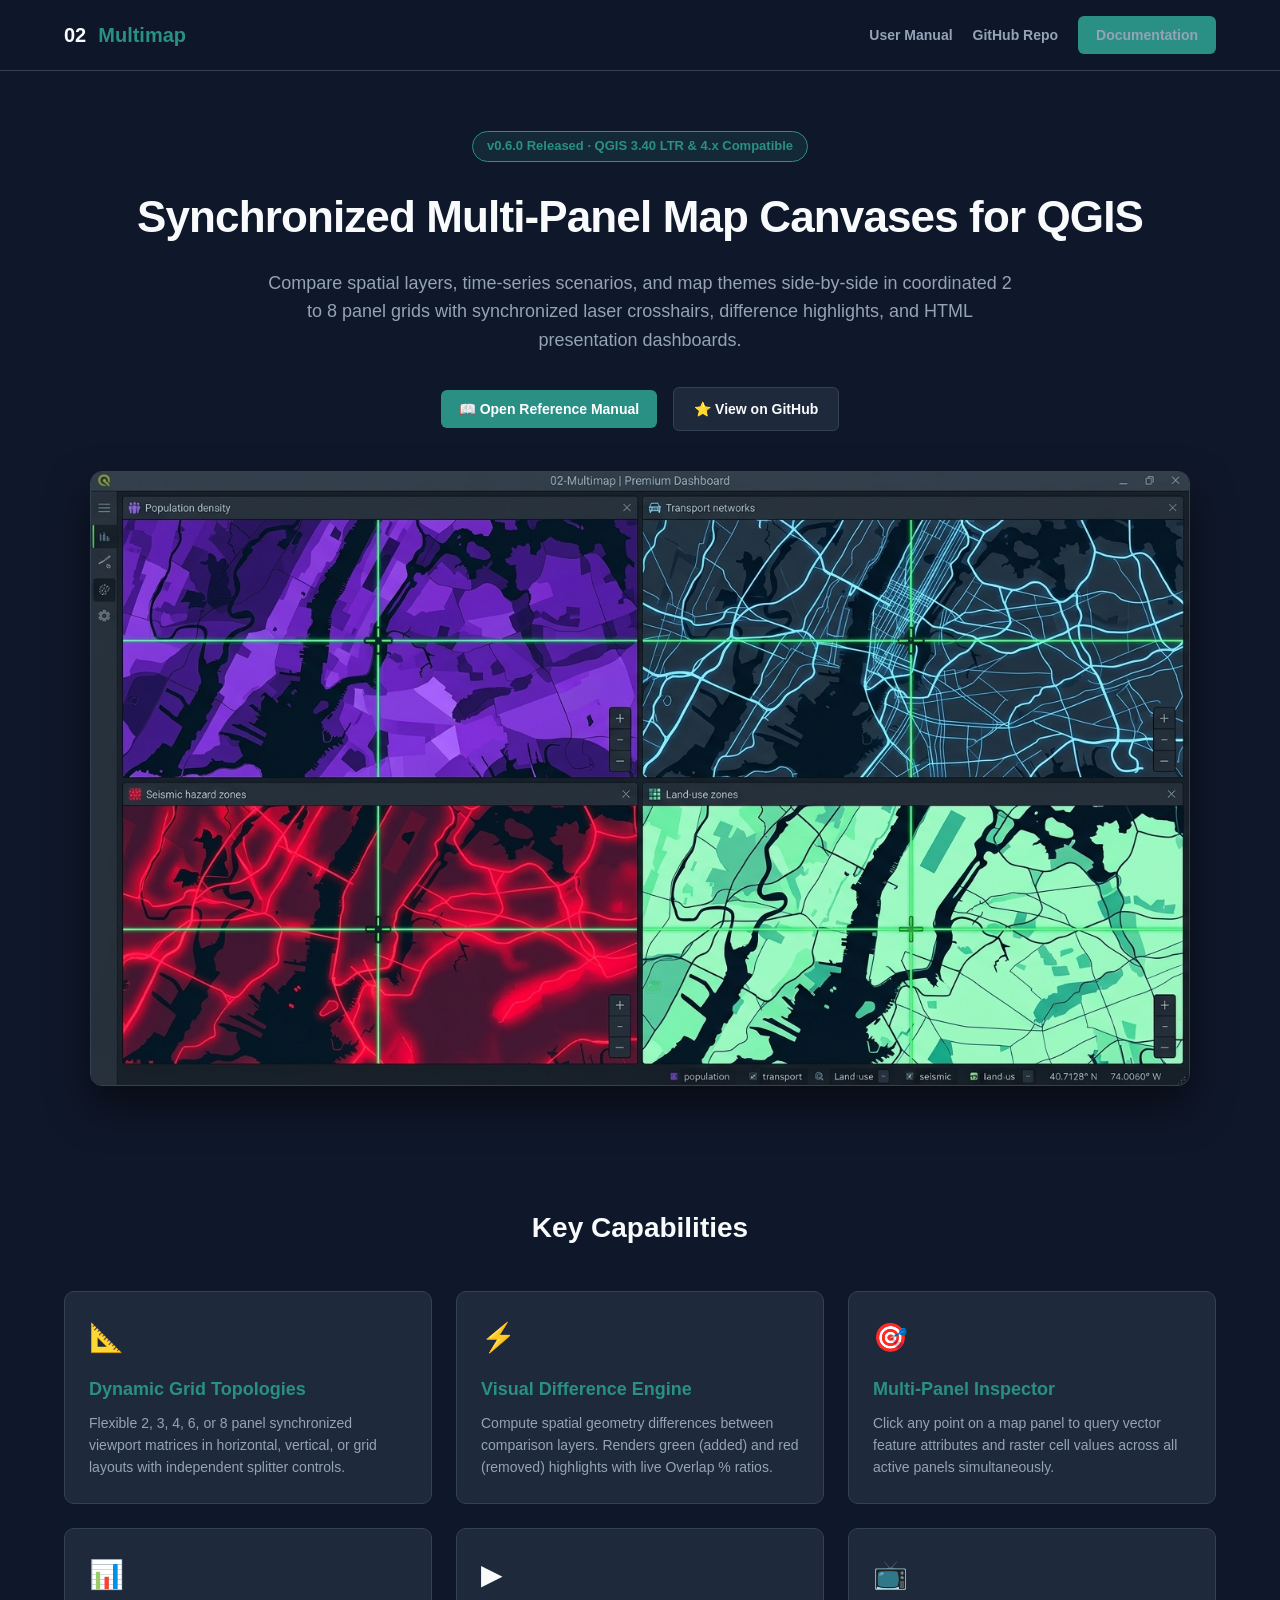
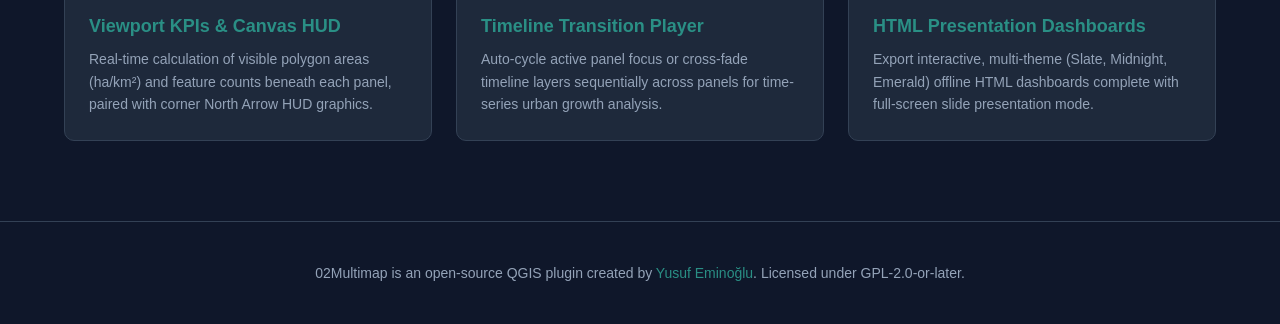
==== commit 98e3942c: "Enhance Quick Guide dialog and upgrade GitHub Pages documentation landing site" ====
--- a/docs/index.html
+++ b/docs/index.html
@@ -1 +1,257 @@
-<!DOCTYPE html><html lang="en"><head><meta charset="UTF-8"><meta http-equiv="refresh" content="0;url=REFERENCE_MANUAL.html"><title>zero2multimap — Reference Manual</title></head><body><p>Redirecting to <a href="REFERENCE_MANUAL.html">zero2multimap — Reference Manual</a>…</p></body></html>+<!doctype html>
+<html lang="en">
+<head>
+<meta charset="utf-8">
+<meta name="viewport" content="width=device-width, initial-scale=1">
+<title>02Multimap — Synchronized Multi-Panel Map Canvases for QGIS</title>
+<style>
+:root {
+  --bg: #0f172a;
+  --panel: #1e293b;
+  --text: #f8fafc;
+  --muted: #94a3b8;
+  --accent: #2a8f85;
+  --accent-hover: #34a89d;
+  --line: #334155;
+  --card-bg: #1e293b;
+}
+* { box-sizing: border-box; margin: 0; padding: 0; }
+body {
+  font-family: -apple-system, BlinkMacSystemFont, "Segoe UI", Roboto, sans-serif;
+  background: var(--bg);
+  color: var(--text);
+  line-height: 1.6;
+}
+header {
+  border-bottom: 1px solid var(--line);
+  background: rgba(15, 23, 42, 0.9);
+  backdrop-filter: blur(8px);
+  position: sticky;
+  top: 0;
+  z-index: 100;
+}
+.nav-container {
+  max-width: 1200px;
+  margin: 0 auto;
+  padding: 16px 24px;
+  display: flex;
+  align-items: center;
+  justify-content: space-between;
+}
+.logo {
+  display: flex;
+  align-items: center;
+  gap: 12px;
+  font-size: 20px;
+  font-weight: 700;
+  color: var(--text);
+  text-decoration: none;
+}
+.logo span { color: var(--accent); }
+.nav-links {
+  display: flex;
+  align-items: center;
+  gap: 20px;
+}
+.nav-links a {
+  color: var(--muted);
+  text-decoration: none;
+  font-size: 14px;
+  font-weight: 600;
+  transition: color 0.2s;
+}
+.nav-links a:hover { color: var(--text); }
+.btn-primary {
+  background: var(--accent);
+  color: #fff;
+  padding: 8px 18px;
+  border-radius: 6px;
+  font-weight: 600;
+  text-decoration: none;
+  font-size: 14px;
+  transition: background 0.2s;
+}
+.btn-primary:hover { background: var(--accent-hover); }
+
+.hero {
+  max-width: 1200px;
+  margin: 0 auto;
+  padding: 60px 24px 40px;
+  text-align: center;
+}
+.badge {
+  display: inline-block;
+  background: rgba(42, 143, 133, 0.15);
+  color: var(--accent);
+  border: 1px solid var(--accent);
+  border-radius: 20px;
+  padding: 4px 14px;
+  font-size: 13px;
+  font-weight: 700;
+  margin-bottom: 20px;
+}
+.hero h1 {
+  font-size: 44px;
+  font-weight: 800;
+  letter-spacing: -0.02em;
+  margin-bottom: 16px;
+}
+.hero p {
+  font-size: 18px;
+  color: var(--muted);
+  max-width: 760px;
+  margin: 0 auto 32px;
+}
+.hero-btns {
+  display: flex;
+  align-items: center;
+  justify-content: center;
+  gap: 16px;
+}
+.btn-secondary {
+  background: var(--panel);
+  border: 1px solid var(--line);
+  color: var(--text);
+  padding: 10px 20px;
+  border-radius: 6px;
+  font-weight: 600;
+  text-decoration: none;
+  font-size: 14px;
+  transition: all 0.2s;
+}
+.btn-secondary:hover { border-color: var(--accent); color: var(--accent); }
+
+.hero-img-container {
+  max-width: 1100px;
+  margin: 40px auto 0;
+  border: 1px solid var(--line);
+  border-radius: 12px;
+  overflow: hidden;
+  box-shadow: 0 20px 40px rgba(0,0,0,0.5);
+}
+.hero-img-container img {
+  width: 100%;
+  height: auto;
+  display: block;
+}
+
+.features {
+  max-width: 1200px;
+  margin: 80px auto;
+  padding: 0 24px;
+}
+.section-title {
+  text-align: center;
+  font-size: 28px;
+  font-weight: 700;
+  margin-bottom: 40px;
+}
+.grid {
+  display: grid;
+  grid-template-columns: repeat(auto-fit, minmax(320px, 1fr));
+  gap: 24px;
+}
+.card {
+  background: var(--card-bg);
+  border: 1px solid var(--line);
+  border-radius: 10px;
+  padding: 24px;
+  transition: transform 0.2s, border-color 0.2s;
+}
+.card:hover {
+  transform: translateY(-4px);
+  border-color: var(--accent);
+}
+.card-icon {
+  font-size: 28px;
+  margin-bottom: 14px;
+}
+.card h3 {
+  font-size: 18px;
+  font-weight: 700;
+  margin-bottom: 8px;
+  color: var(--accent);
+}
+.card p {
+  font-size: 14px;
+  color: var(--muted);
+}
+
+footer {
+  border-top: 1px solid var(--line);
+  padding: 40px 24px;
+  text-align: center;
+  color: var(--muted);
+  font-size: 14px;
+}
+footer a { color: var(--accent); text-decoration: none; }
+</style>
+</head>
+<body>
+
+<header>
+  <div class="nav-container">
+    <a href="index.html" class="logo">02<span>Multimap</span></a>
+    <div class="nav-links">
+      <a href="REFERENCE_MANUAL.html">User Manual</a>
+      <a href="https://github.com/YusufEminoglu/zero2multimap" target="_blank">GitHub Repo</a>
+      <a href="REFERENCE_MANUAL.html" class="btn-primary">Documentation</a>
+    </div>
+  </div>
+</header>
+
+<section class="hero">
+  <div class="badge">v0.6.0 Released · QGIS 3.40 LTR & 4.x Compatible</div>
+  <h1>Synchronized Multi-Panel Map Canvases for QGIS</h1>
+  <p>Compare spatial layers, time-series scenarios, and map themes side-by-side in coordinated 2 to 8 panel grids with synchronized laser crosshairs, difference highlights, and HTML presentation dashboards.</p>
+  <div class="hero-btns">
+    <a href="REFERENCE_MANUAL.html" class="btn-primary">📖 Open Reference Manual</a>
+    <a href="https://github.com/YusufEminoglu/zero2multimap" target="_blank" class="btn-secondary">⭐ View on GitHub</a>
+  </div>
+  <div class="hero-img-container">
+    <img src="hero.png" alt="02Multimap Workspace Screenshot">
+  </div>
+</section>
+
+<section class="features">
+  <h2 class="section-title">Key Capabilities</h2>
+  <div class="grid">
+    <div class="card">
+      <div class="card-icon">📐</div>
+      <h3>Dynamic Grid Topologies</h3>
+      <p>Flexible 2, 3, 4, 6, or 8 panel synchronized viewport matrices in horizontal, vertical, or grid layouts with independent splitter controls.</p>
+    </div>
+    <div class="card">
+      <div class="card-icon">⚡</div>
+      <h3>Visual Difference Engine</h3>
+      <p>Compute spatial geometry differences between comparison layers. Renders green (added) and red (removed) highlights with live Overlap % ratios.</p>
+    </div>
+    <div class="card">
+      <div class="card-icon">🎯</div>
+      <h3>Multi-Panel Inspector</h3>
+      <p>Click any point on a map panel to query vector feature attributes and raster cell values across all active panels simultaneously.</p>
+    </div>
+    <div class="card">
+      <div class="card-icon">📊</div>
+      <h3>Viewport KPIs & Canvas HUD</h3>
+      <p>Real-time calculation of visible polygon areas (ha/km²) and feature counts beneath each panel, paired with corner North Arrow HUD graphics.</p>
+    </div>
+    <div class="card">
+      <div class="card-icon">▶</div>
+      <h3>Timeline Transition Player</h3>
+      <p>Auto-cycle active panel focus or cross-fade timeline layers sequentially across panels for time-series urban growth analysis.</p>
+    </div>
+    <div class="card">
+      <div class="card-icon">📺</div>
+      <h3>HTML Presentation Dashboards</h3>
+      <p>Export interactive, multi-theme (Slate, Midnight, Emerald) offline HTML dashboards complete with full-screen slide presentation mode.</p>
+    </div>
+  </div>
+</section>
+
+<footer>
+  <p>02Multimap is an open-source QGIS plugin created by <a href="https://github.com/YusufEminoglu" target="_blank">Yusuf Eminoğlu</a>. Licensed under GPL-2.0-or-later.</p>
+</footer>
+
+</body>
+</html>
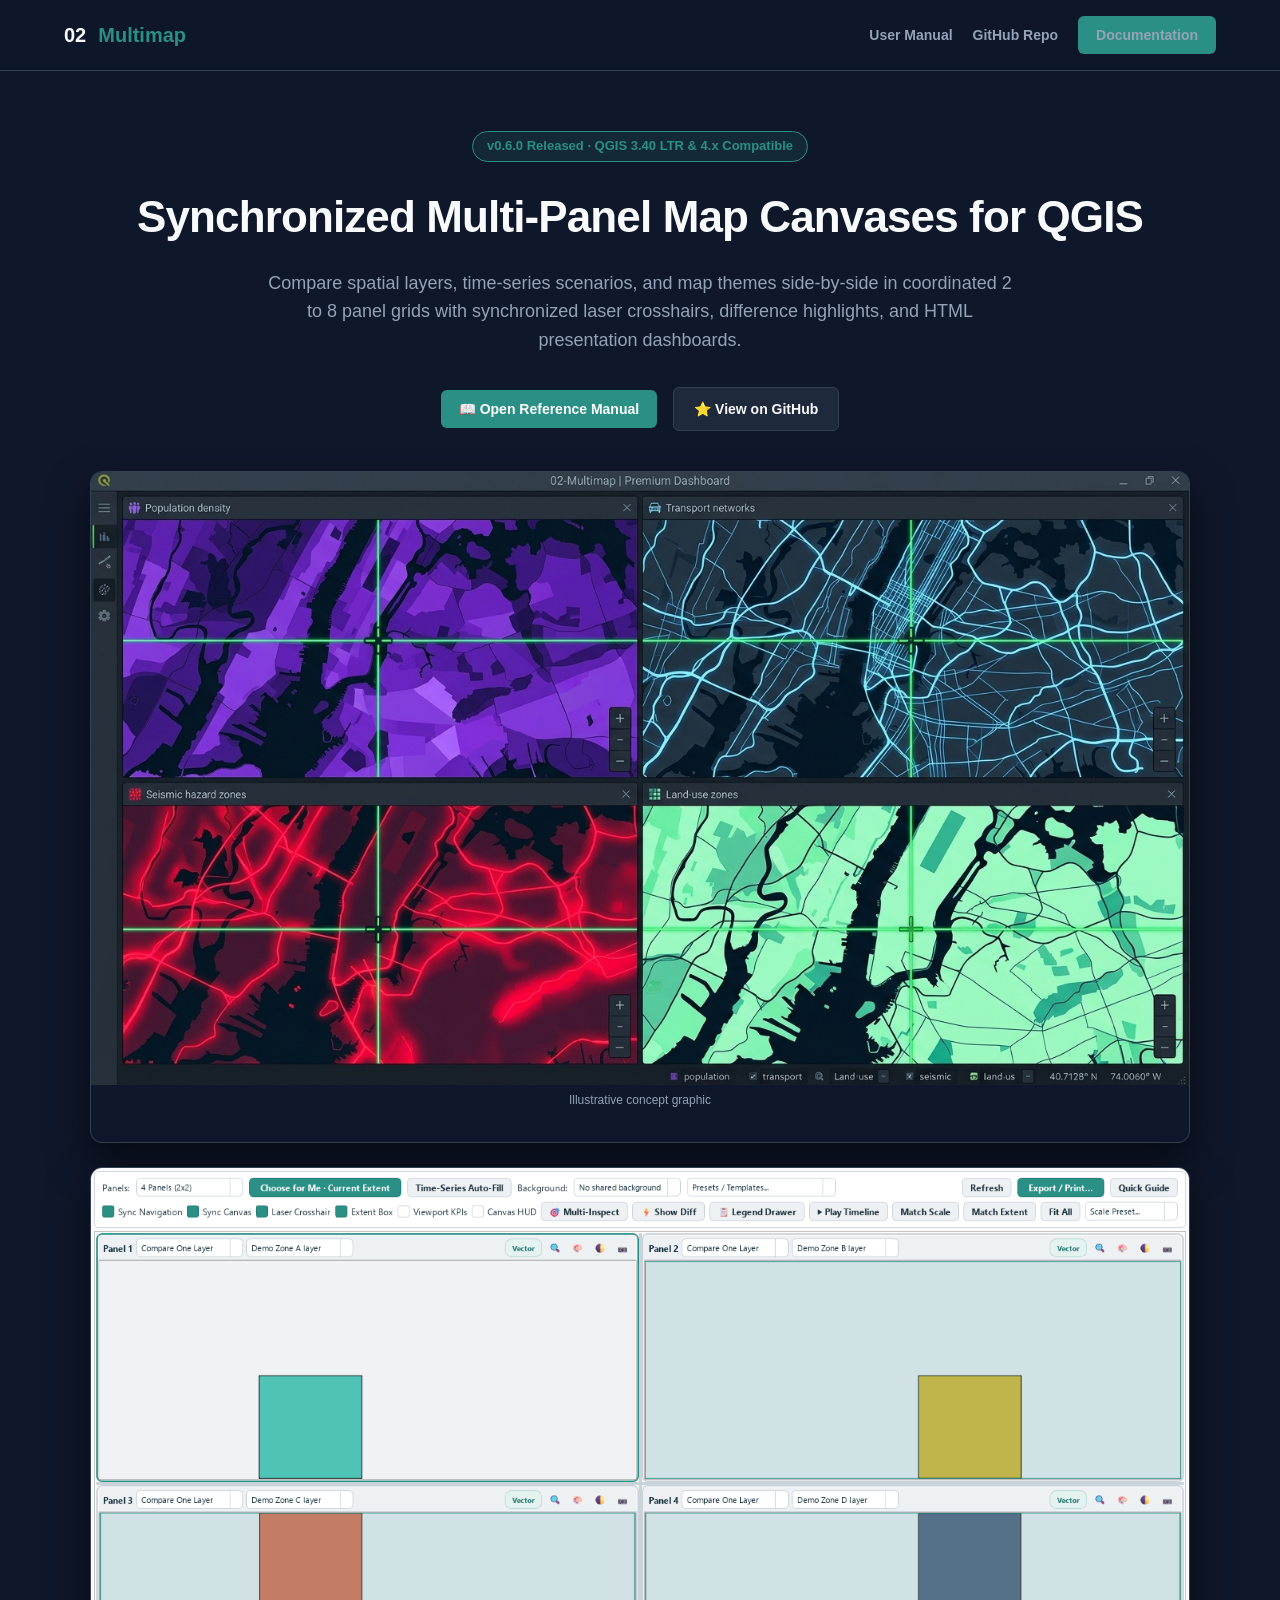
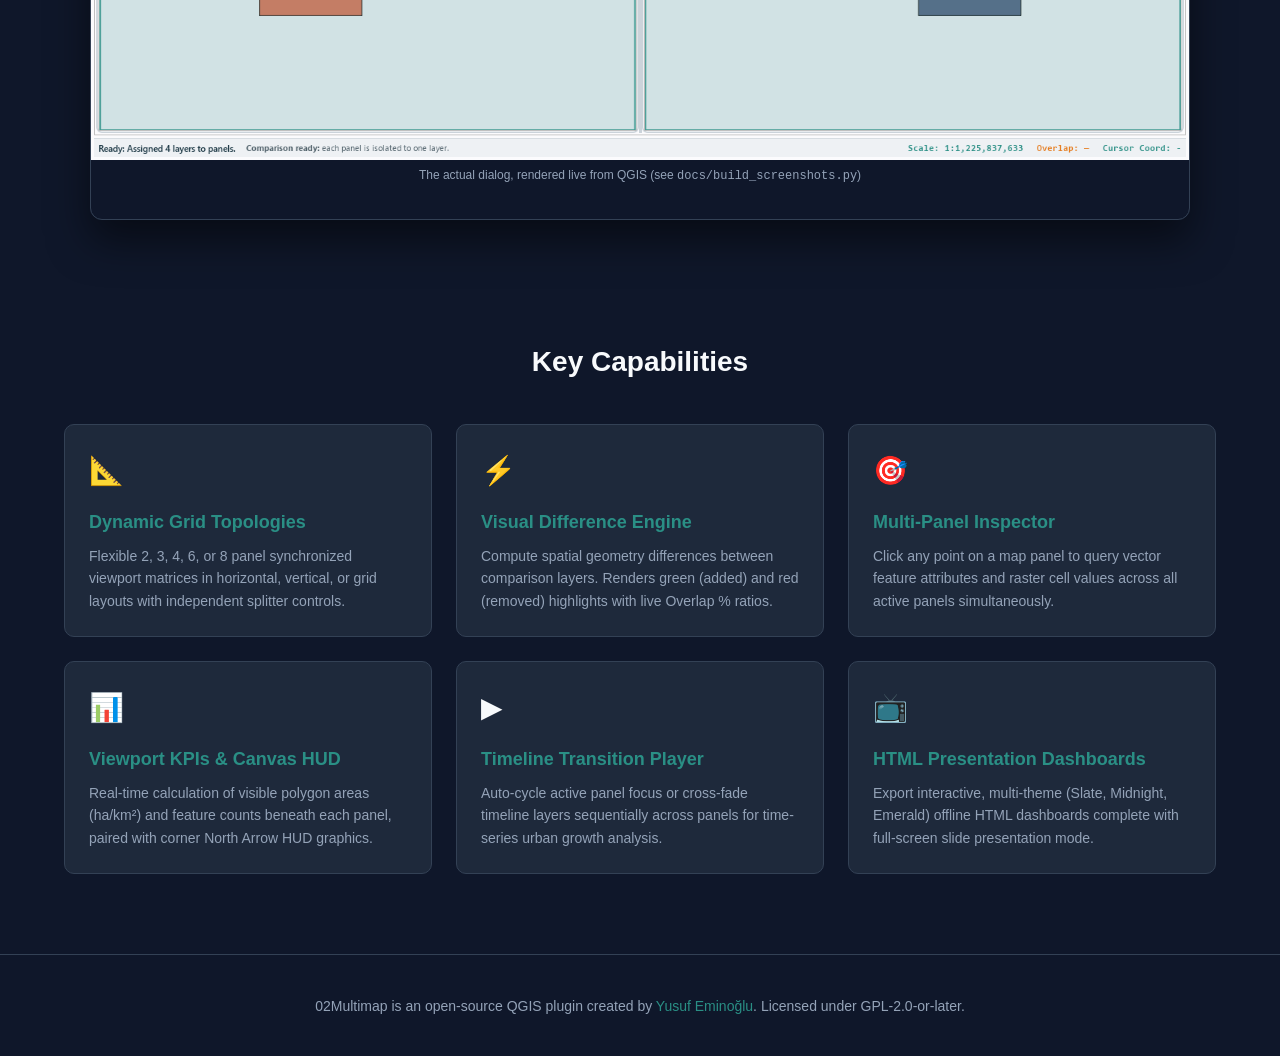
==== commit aa920c42: "Migrate manual onto the shared chrome; add real screenshot beside the fake hero REFERENCE_MANUAL.htm" ====
--- a/docs/index.html
+++ b/docs/index.html
@@ -209,7 +209,12 @@
     <a href="https://github.com/YusufEminoglu/zero2multimap" target="_blank" class="btn-secondary">⭐ View on GitHub</a>
   </div>
   <div class="hero-img-container">
-    <img src="hero.png" alt="02Multimap Workspace Screenshot">
+    <img src="hero.png" alt="02Multimap illustrative concept graphic">
+    <p style="font-size:12px;color:var(--muted);margin-top:6px;">Illustrative concept graphic</p>
+  </div>
+  <div class="hero-img-container" style="margin-top:24px;">
+    <img src="images/real_dialog_4panel.png" alt="Actual 02Multimap dialog running in QGIS, 4-panel comparison view">
+    <p style="font-size:12px;color:var(--muted);margin-top:6px;">The actual dialog, rendered live from QGIS (see <code>docs/build_screenshots.py</code>)</p>
   </div>
 </section>
 
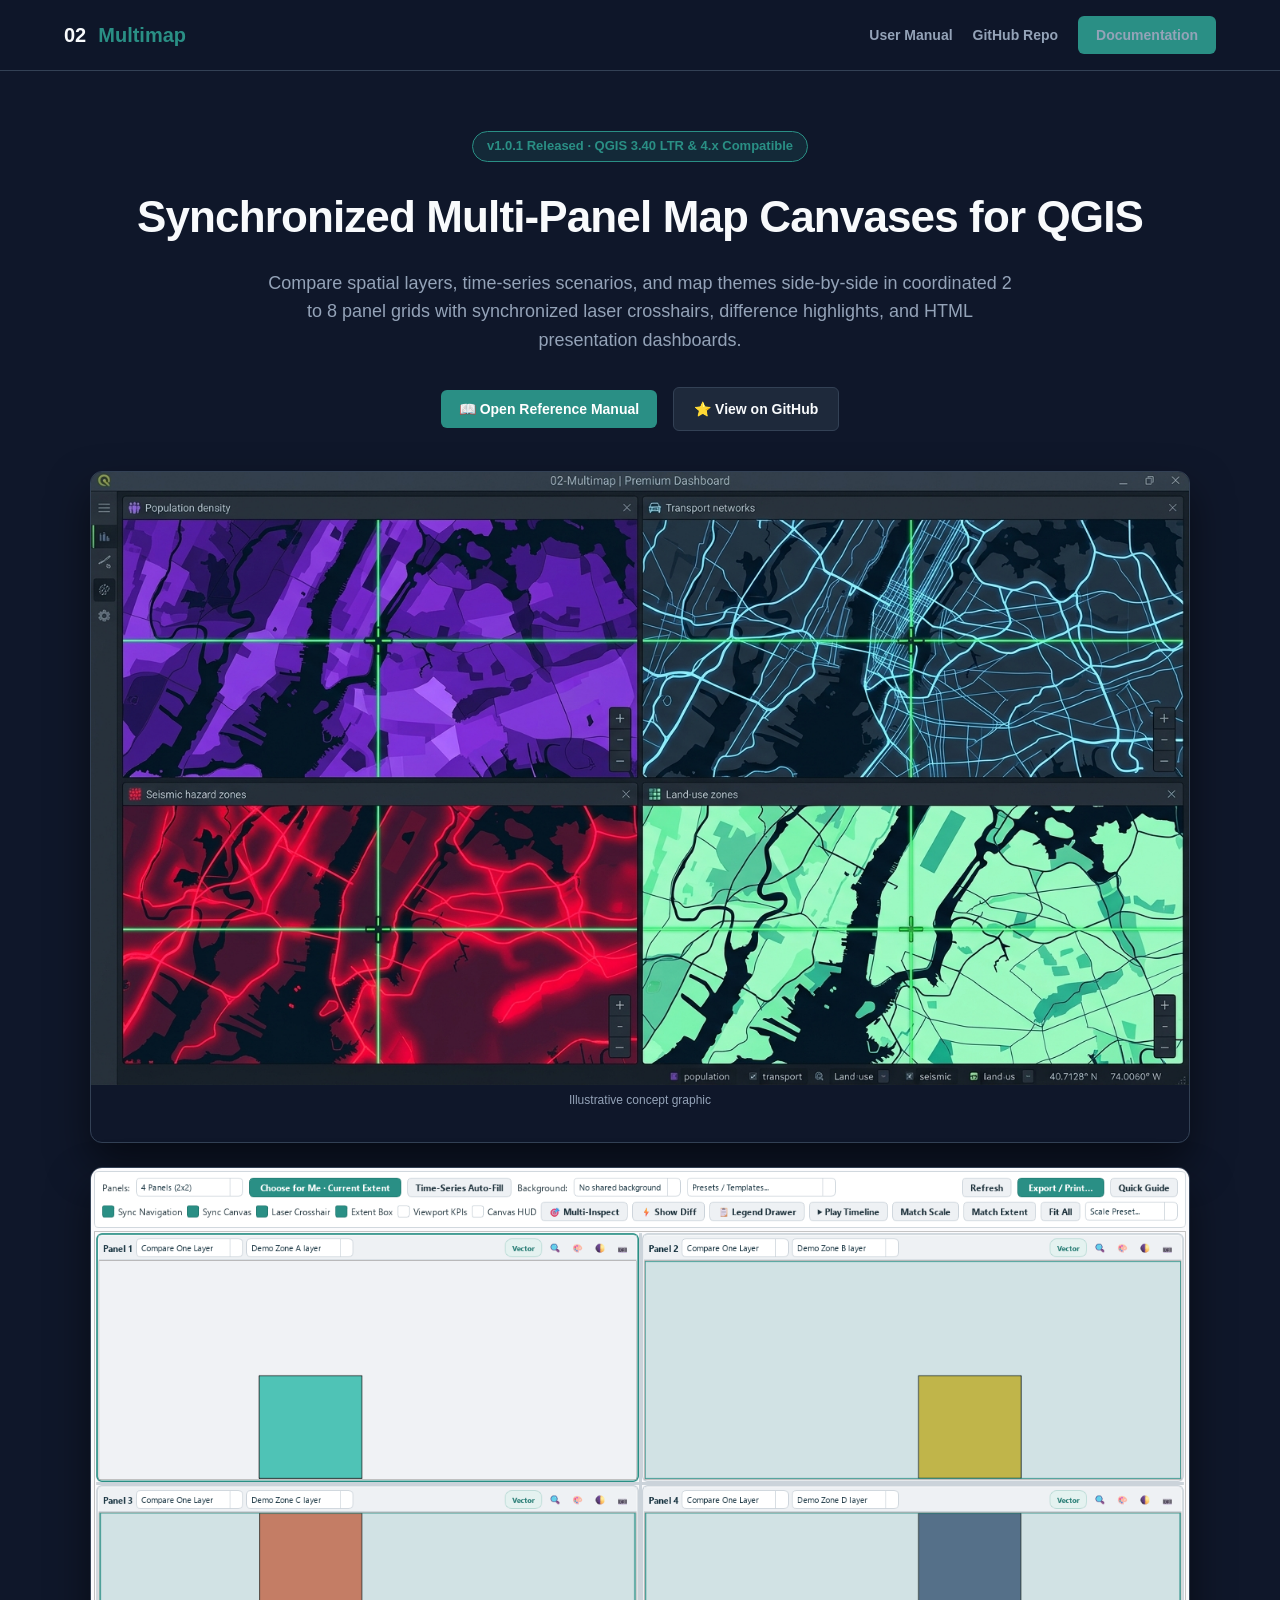
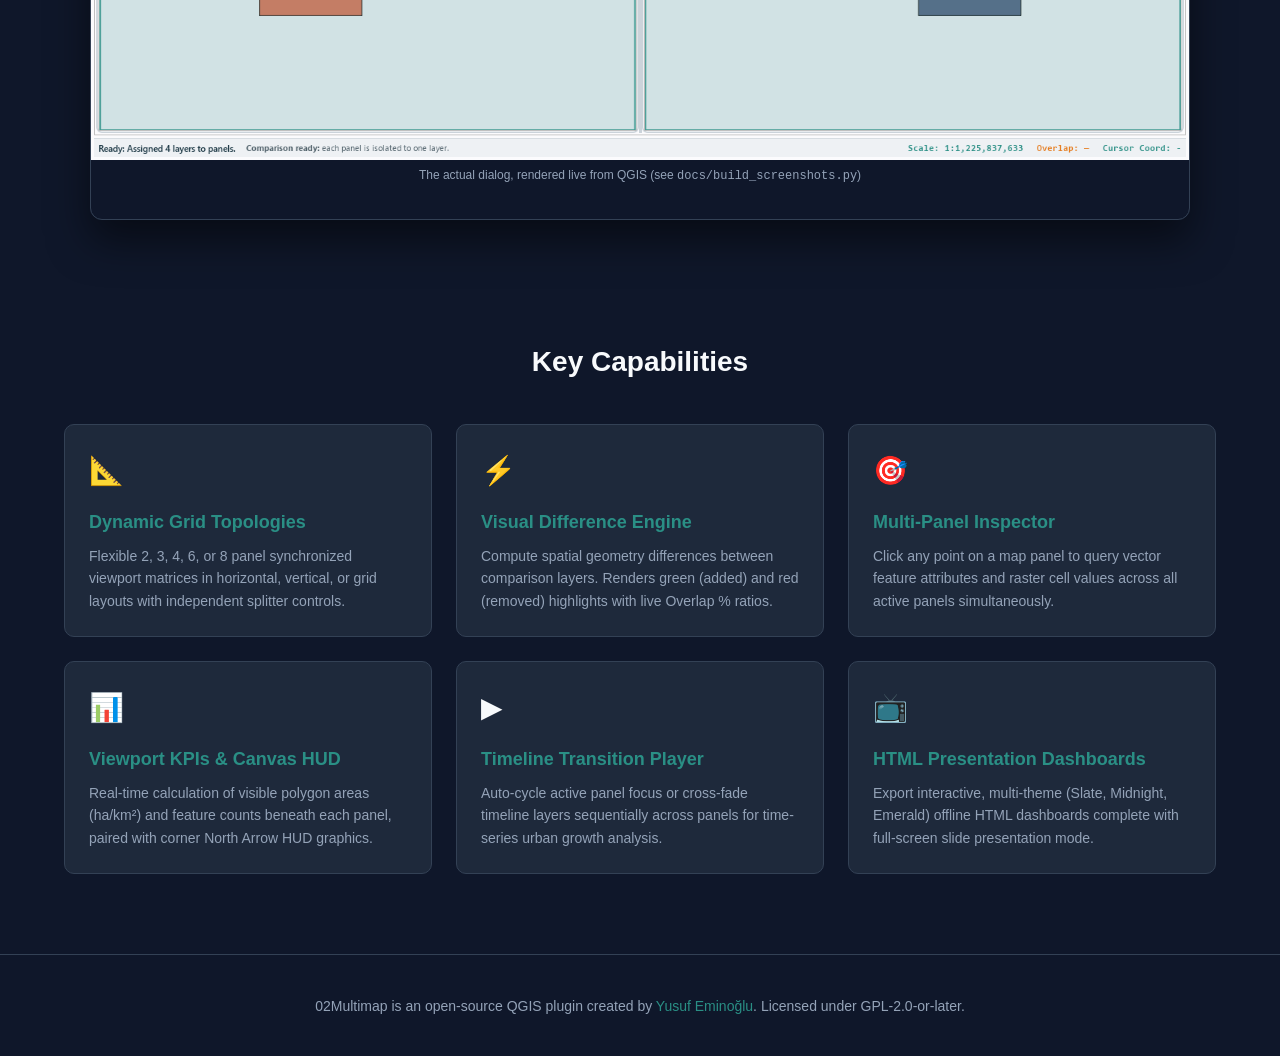
==== commit 7e0bd8fd: "Fix stale v0.6.0 manual/site version badge (now v1.0.1)" ====
--- a/docs/index.html
+++ b/docs/index.html
@@ -201,7 +201,7 @@
 </header>
 
 <section class="hero">
-  <div class="badge">v0.6.0 Released · QGIS 3.40 LTR & 4.x Compatible</div>
+  <div class="badge">v1.0.1 Released · QGIS 3.40 LTR & 4.x Compatible</div>
   <h1>Synchronized Multi-Panel Map Canvases for QGIS</h1>
   <p>Compare spatial layers, time-series scenarios, and map themes side-by-side in coordinated 2 to 8 panel grids with synchronized laser crosshairs, difference highlights, and HTML presentation dashboards.</p>
   <div class="hero-btns">
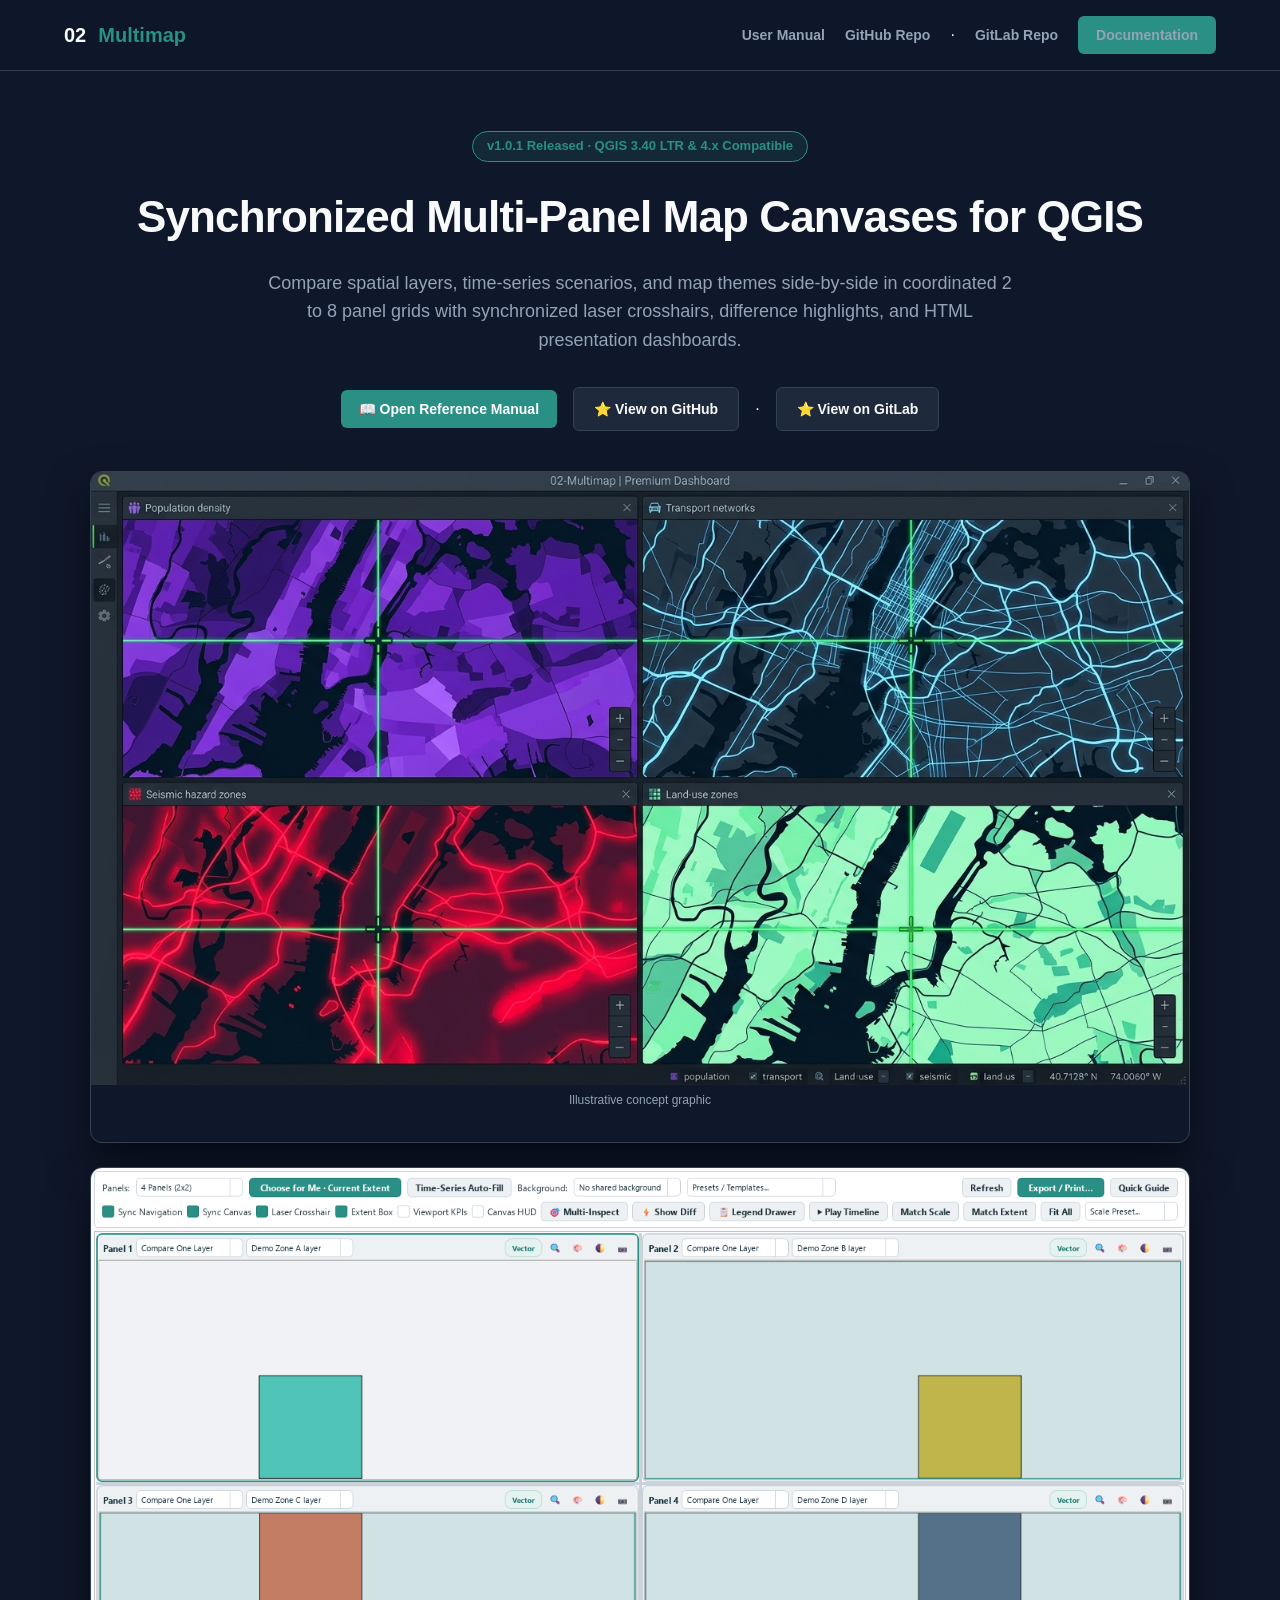
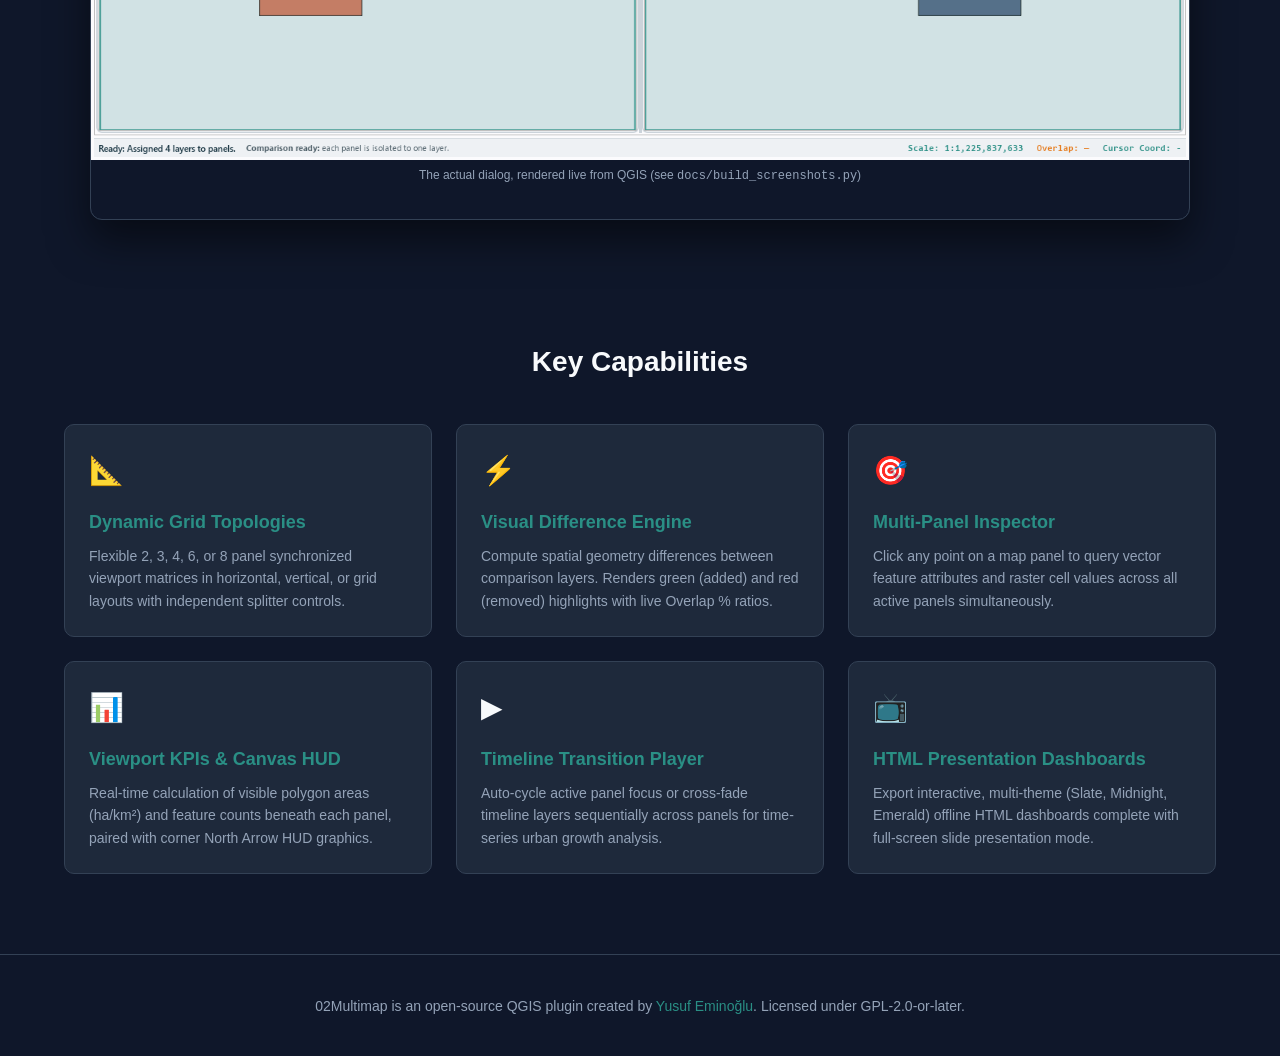
==== commit 8ee017d2: "Add GitLab mirror links alongside GitHub in manual (GitHub account currently flagged)" ====
--- a/docs/index.html
+++ b/docs/index.html
@@ -194,7 +194,7 @@
     <a href="index.html" class="logo">02<span>Multimap</span></a>
     <div class="nav-links">
       <a href="REFERENCE_MANUAL.html">User Manual</a>
-      <a href="https://github.com/YusufEminoglu/zero2multimap" target="_blank">GitHub Repo</a>
+      <a href="https://github.com/YusufEminoglu/zero2multimap" target="_blank">GitHub Repo</a> &middot; <a href="https://gitlab.com/yusufeminoglu/zero2multimap" target="_blank">GitLab Repo</a>
       <a href="REFERENCE_MANUAL.html" class="btn-primary">Documentation</a>
     </div>
   </div>
@@ -206,7 +206,7 @@
   <p>Compare spatial layers, time-series scenarios, and map themes side-by-side in coordinated 2 to 8 panel grids with synchronized laser crosshairs, difference highlights, and HTML presentation dashboards.</p>
   <div class="hero-btns">
     <a href="REFERENCE_MANUAL.html" class="btn-primary">📖 Open Reference Manual</a>
-    <a href="https://github.com/YusufEminoglu/zero2multimap" target="_blank" class="btn-secondary">⭐ View on GitHub</a>
+    <a href="https://github.com/YusufEminoglu/zero2multimap" target="_blank" class="btn-secondary">⭐ View on GitHub</a> &middot; <a href="https://gitlab.com/yusufeminoglu/zero2multimap" target="_blank" class="btn-secondary">⭐ View on GitLab</a>
   </div>
   <div class="hero-img-container">
     <img src="hero.png" alt="02Multimap illustrative concept graphic">
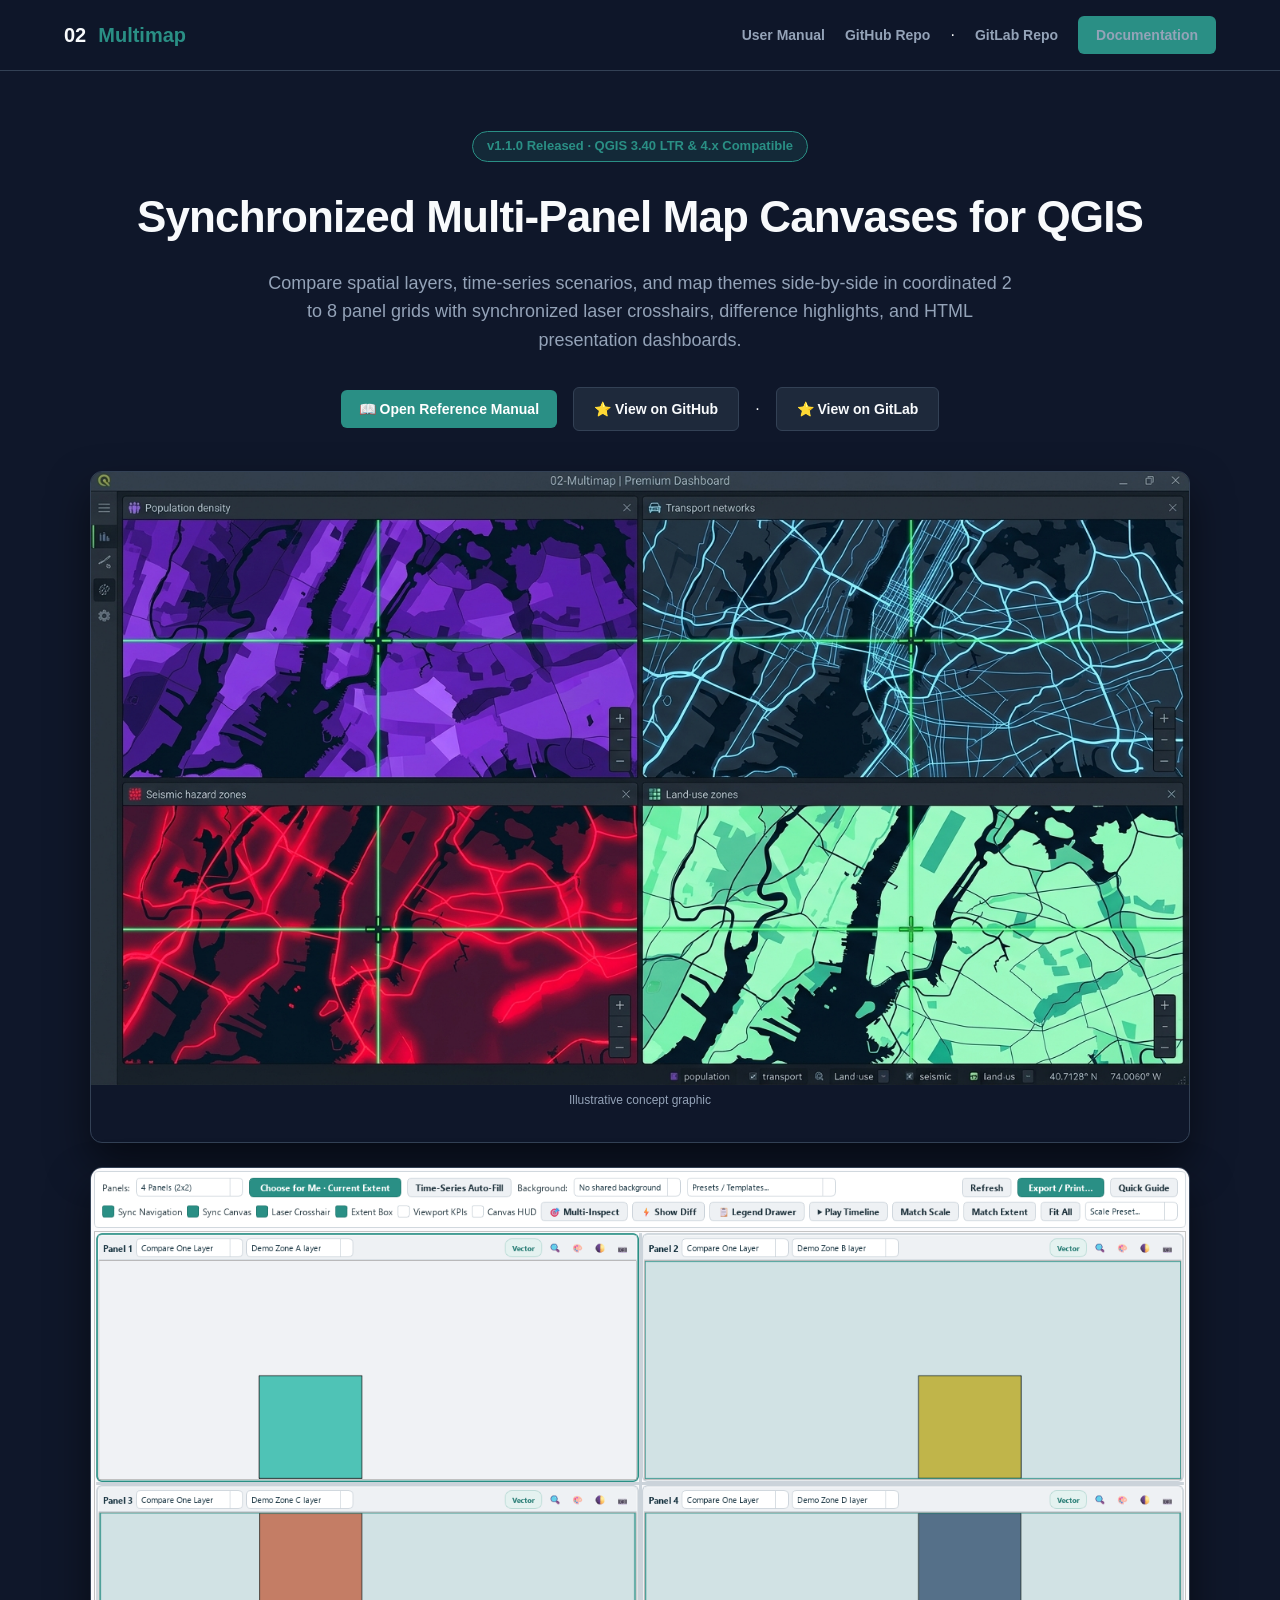
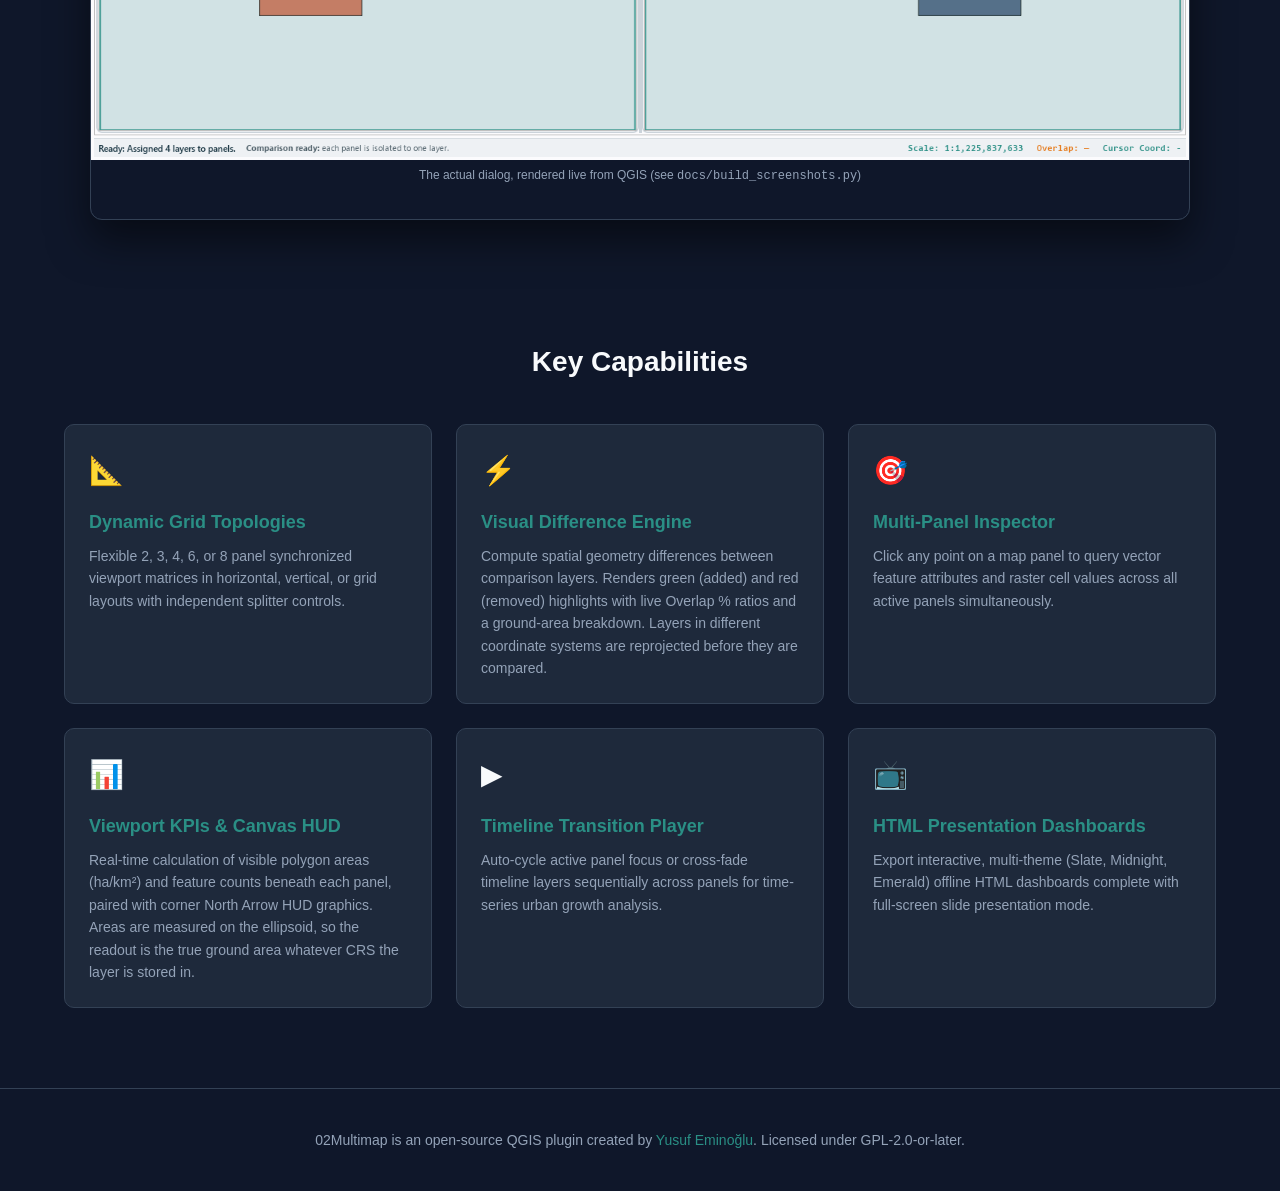
==== commit a88d13c3: "Release v1.1.0: Measure areas and compare layers on the ellipsoid Every area the plugin reported cam" ====
--- a/docs/index.html
+++ b/docs/index.html
@@ -201,7 +201,7 @@
 </header>
 
 <section class="hero">
-  <div class="badge">v1.0.1 Released · QGIS 3.40 LTR & 4.x Compatible</div>
+  <div class="badge">v1.1.0 Released · QGIS 3.40 LTR & 4.x Compatible</div>
   <h1>Synchronized Multi-Panel Map Canvases for QGIS</h1>
   <p>Compare spatial layers, time-series scenarios, and map themes side-by-side in coordinated 2 to 8 panel grids with synchronized laser crosshairs, difference highlights, and HTML presentation dashboards.</p>
   <div class="hero-btns">
@@ -229,7 +229,7 @@
     <div class="card">
       <div class="card-icon">⚡</div>
       <h3>Visual Difference Engine</h3>
-      <p>Compute spatial geometry differences between comparison layers. Renders green (added) and red (removed) highlights with live Overlap % ratios.</p>
+      <p>Compute spatial geometry differences between comparison layers. Renders green (added) and red (removed) highlights with live Overlap % ratios and a ground-area breakdown. Layers in different coordinate systems are reprojected before they are compared.</p>
     </div>
     <div class="card">
       <div class="card-icon">🎯</div>
@@ -239,7 +239,7 @@
     <div class="card">
       <div class="card-icon">📊</div>
       <h3>Viewport KPIs & Canvas HUD</h3>
-      <p>Real-time calculation of visible polygon areas (ha/km²) and feature counts beneath each panel, paired with corner North Arrow HUD graphics.</p>
+      <p>Real-time calculation of visible polygon areas (ha/km²) and feature counts beneath each panel, paired with corner North Arrow HUD graphics. Areas are measured on the ellipsoid, so the readout is the true ground area whatever CRS the layer is stored in.</p>
     </div>
     <div class="card">
       <div class="card-icon">▶</div>
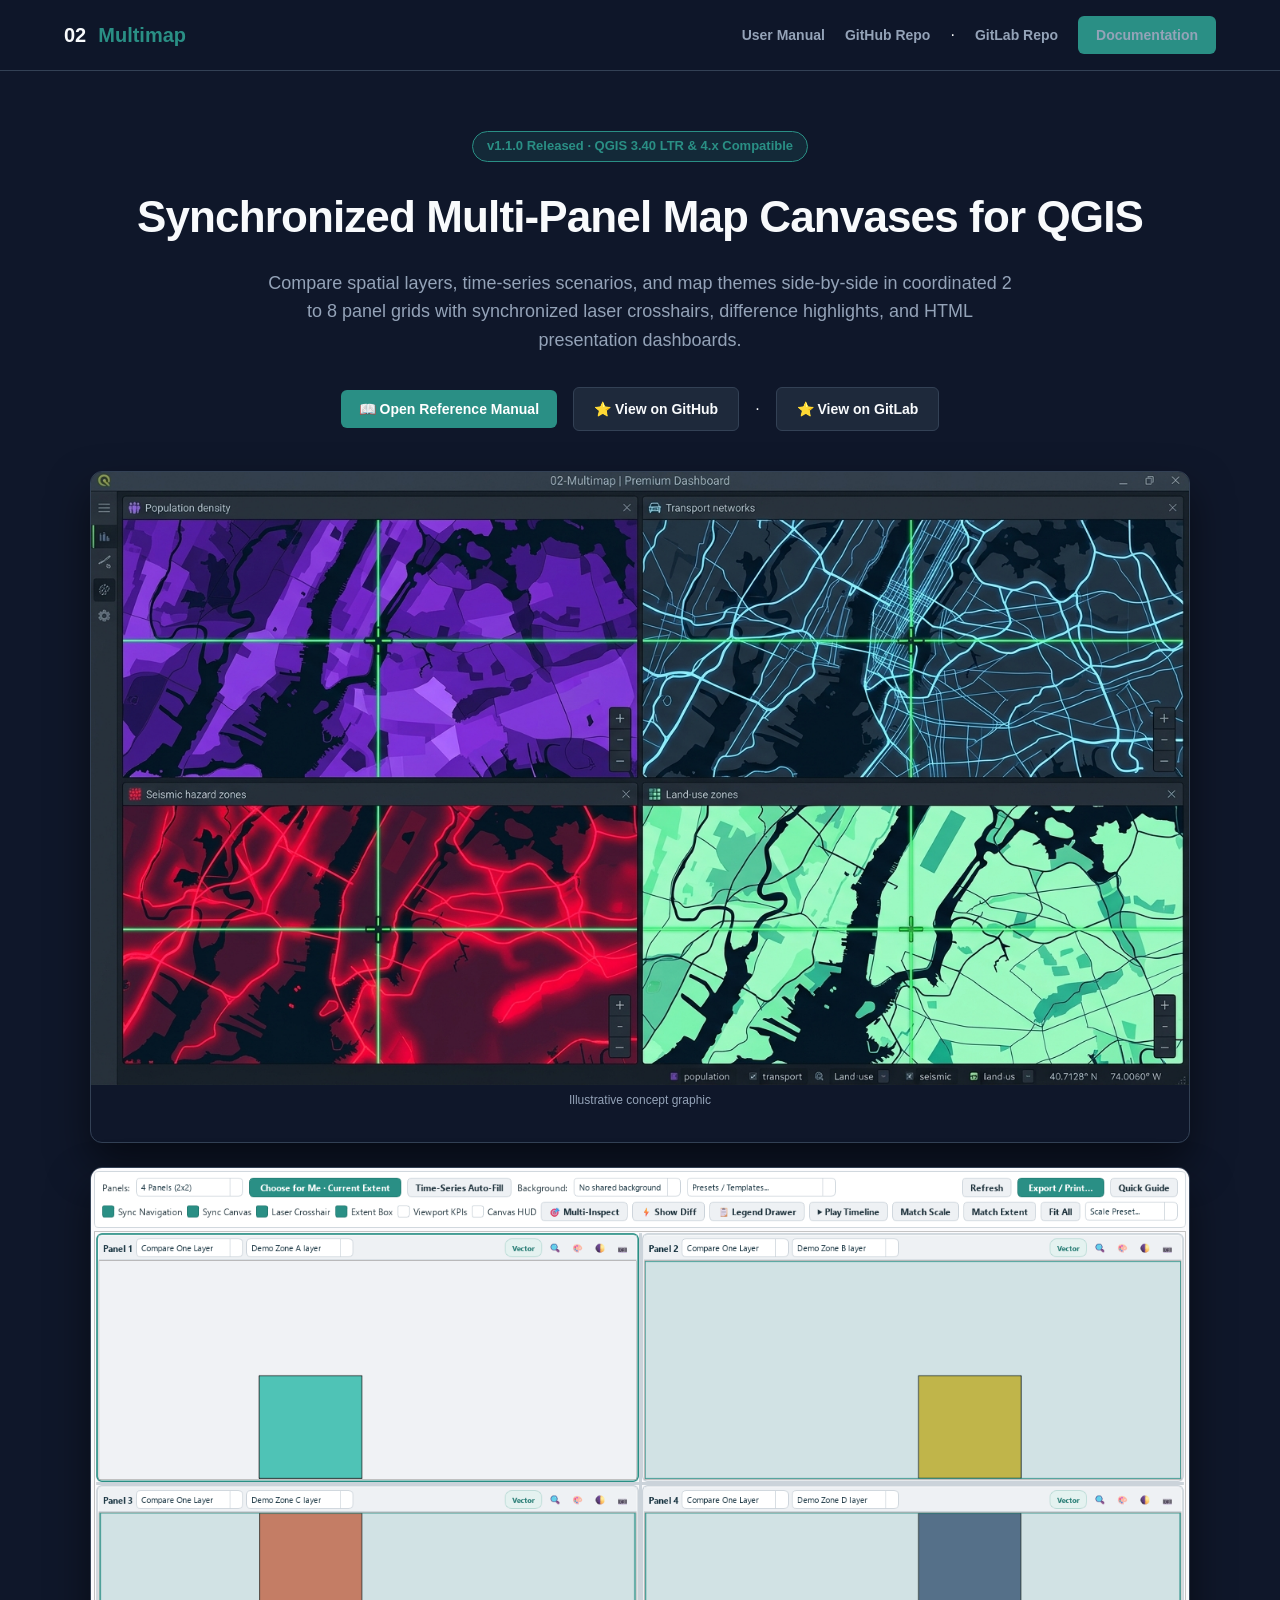
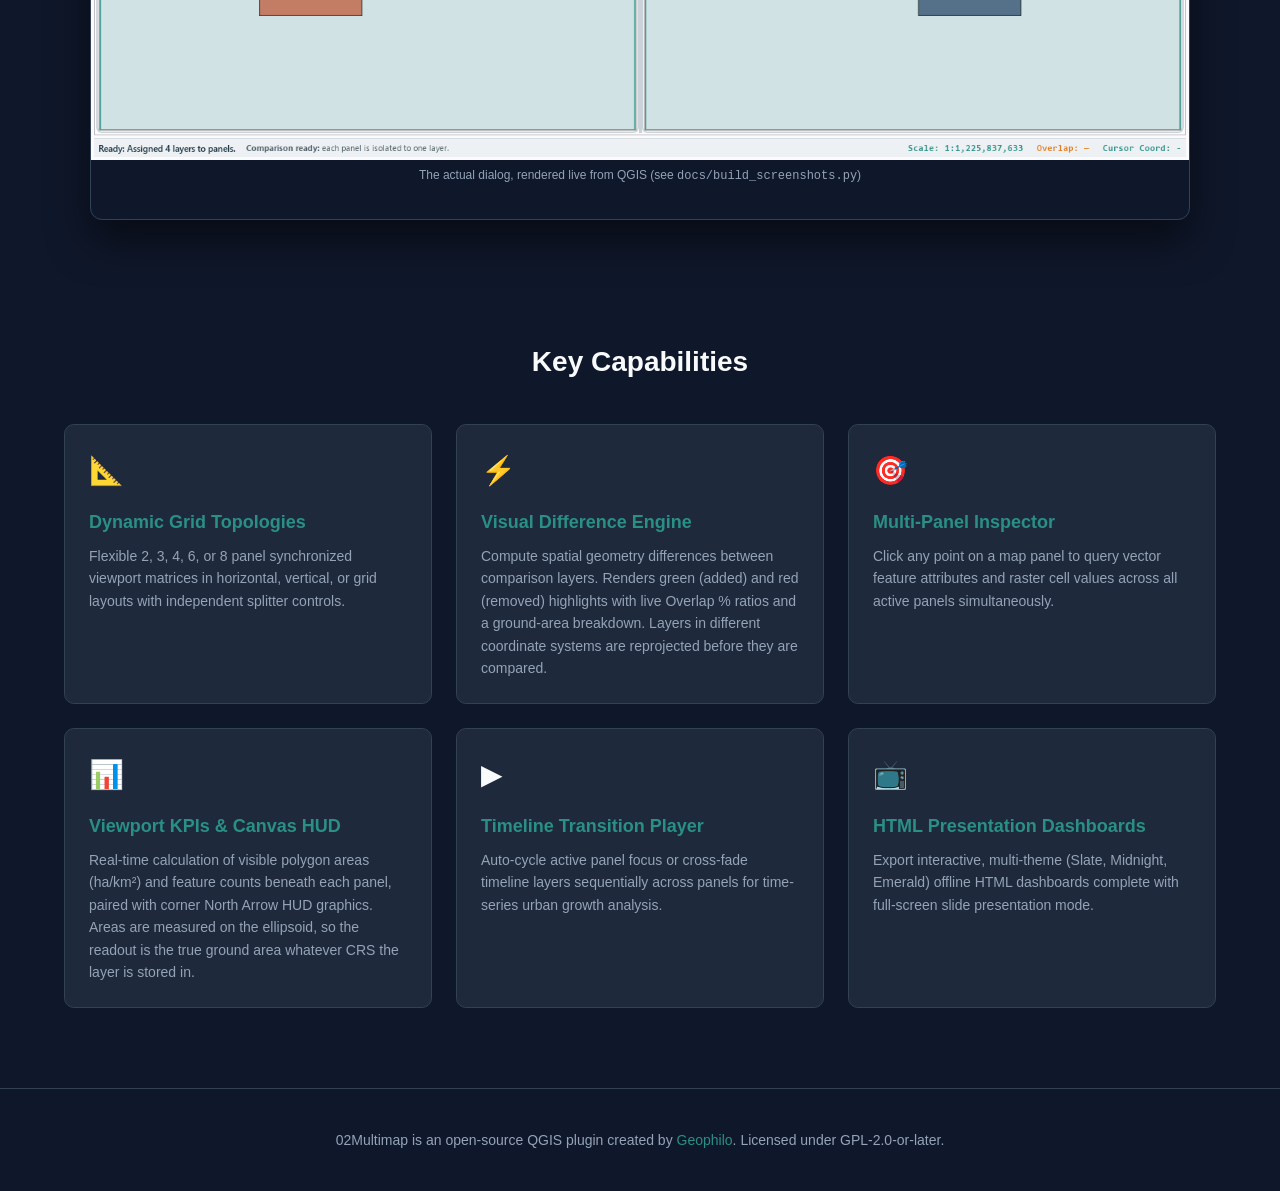
==== commit 319ecf28: "Metadata: Hub display name, author Geophilo, drop university affiliation Display name follows the na" ====
--- a/docs/index.html
+++ b/docs/index.html
@@ -255,7 +255,7 @@
 </section>
 
 <footer>
-  <p>02Multimap is an open-source QGIS plugin created by <a href="https://github.com/YusufEminoglu" target="_blank">Yusuf Eminoğlu</a>. Licensed under GPL-2.0-or-later.</p>
+  <p>02Multimap is an open-source QGIS plugin created by <a href="https://github.com/YusufEminoglu" target="_blank">Geophilo</a>. Licensed under GPL-2.0-or-later.</p>
 </footer>
 
 </body>
